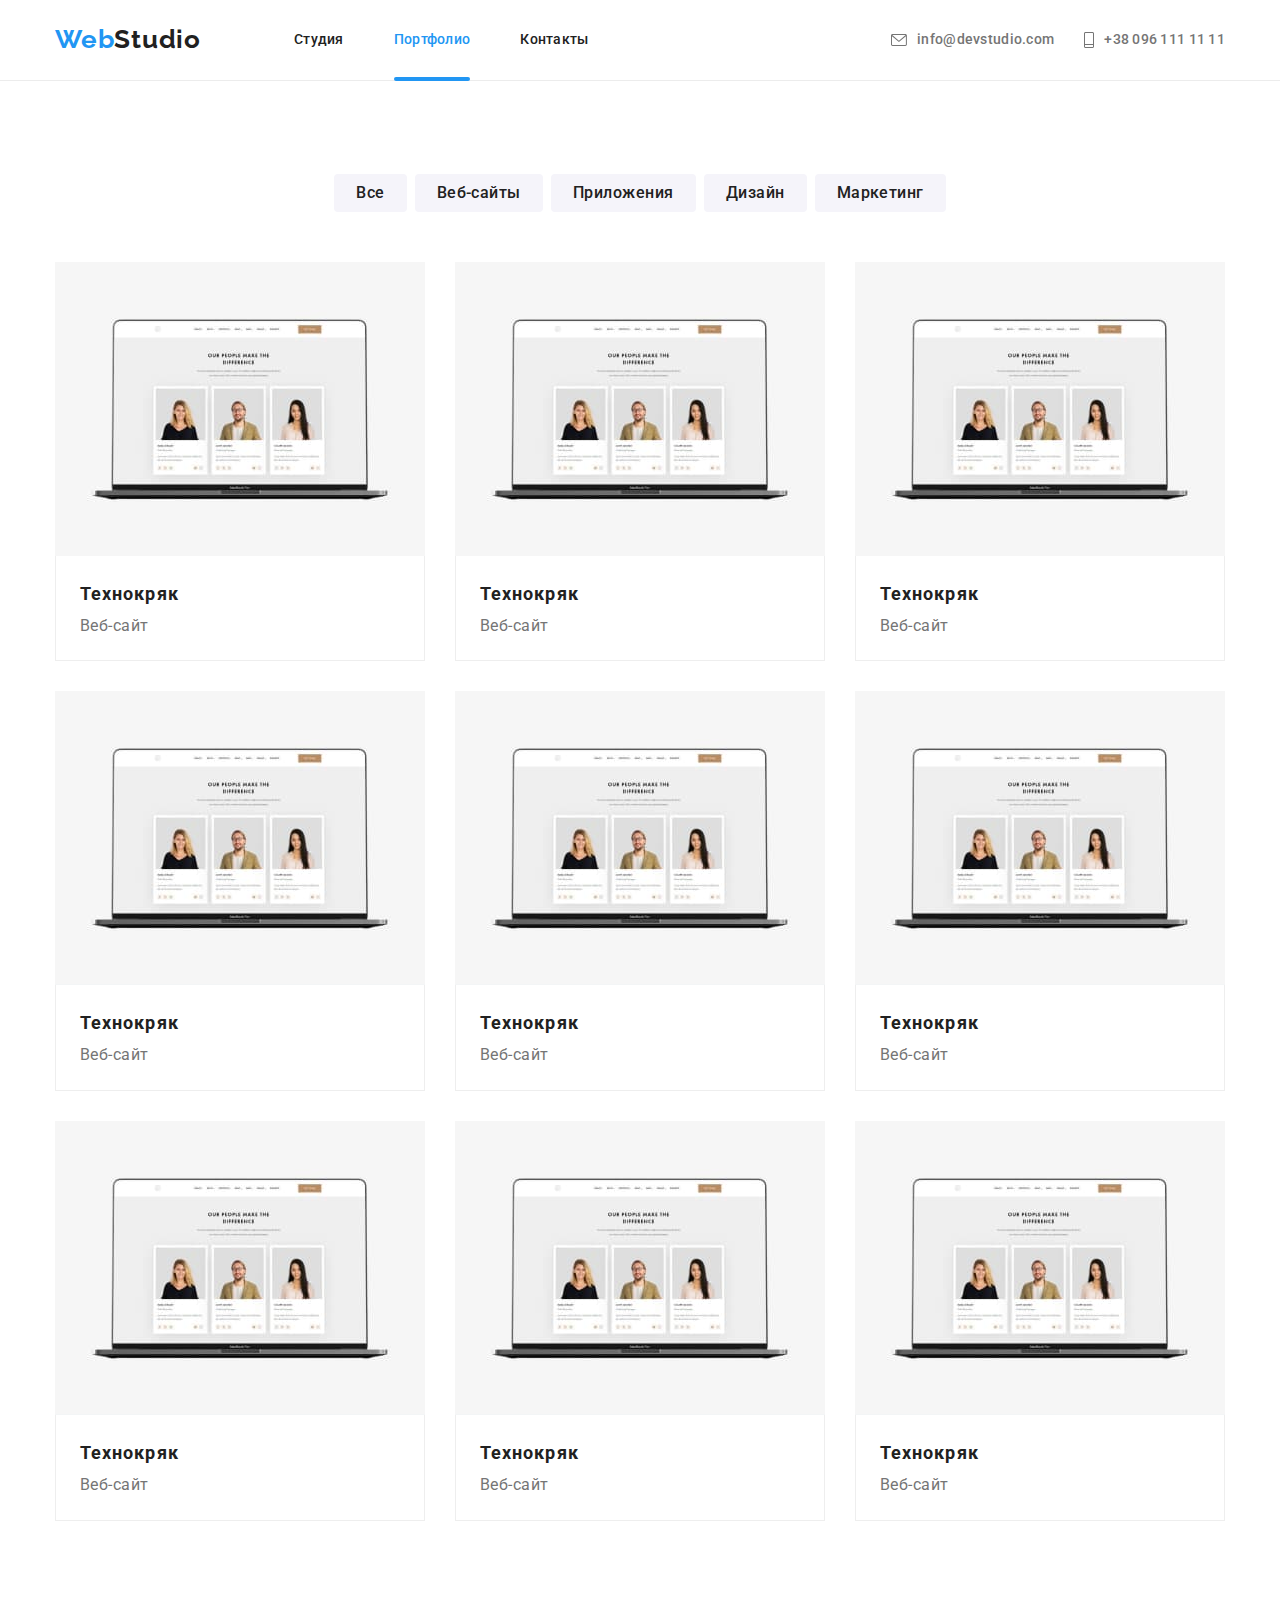
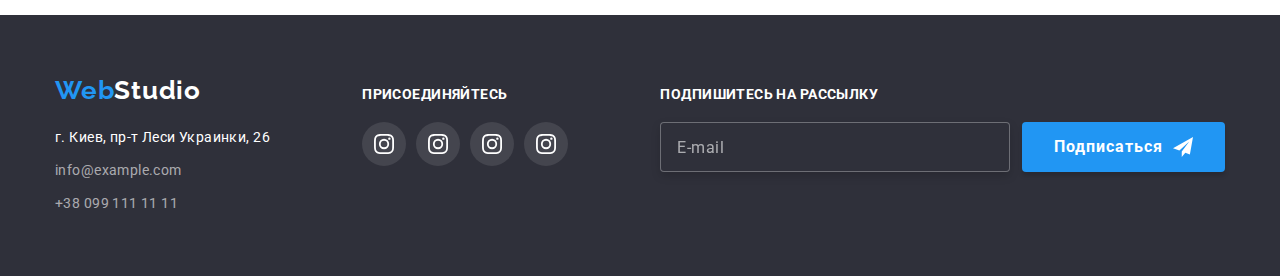
==== portfolio.html @ e5d8dcea "Create portfolio.html" ====
<!DOCTYPE html>
<html lang="ru">
  <head>
    <meta charset="UTF-8" />
    <meta name="viewport" content="width=device-width, initial-scale=1.0" />
    <link rel="stylesheet" href="./css/main.min.css" />
    <link rel="preconnect" href="https://fonts.gstatic.com" />
    <link
      href="https://fonts.googleapis.com/css2?family=Raleway:wght@700&family=Roboto:wght@400;500;700;900&display=swap"
      rel="stylesheet"
    />
    <title>Студия</title>
  </head>
  <body>
    <header class="header">
      <div class="container header__inner">
        <a href="index.html" class="logo header__logo"
          ><span class="logo--accent">Web</span>Studio</a
        >
        <nav class="header__nav">
          <ul class="header__nav-list">
            <li>
              <a href="index.html" class="header__nav-link">Студия</a>
            </li>

            <li>
              <a href="#" class="header__nav-link header__nav-link--active"
                >Портфолио</a
              >
            </li>

            <li>
              <a href="#" class="header__nav-link">Контакты</a>
            </li>
          </ul>
        </nav>
        <address class="header__contact">
          <a href="mailto:info@devstudio.com" class="header__contact-link"
            ><svg width="16" height="12" class="header__contact-icon">
              <use xlink:href="./images/sprite.svg#icon-envelope"></use></svg
            >info@devstudio.com</a
          >

          <a href="tel:+380961111111" class="header__contact-link"
            ><svg width="10" height="16" class="header__contact-icon">
              <use xlink:href="./images/sprite.svg#icon-smartphone"></use></svg
            >+38 096 111 11 11</a
          >
        </address>
      </div>
    </header>
    <main>
      <section class="control-menu">
        <div class="container control-menu__inner">
          <button type="button" class="control-menu__btn">Все</button>
          <button type="button" class="control-menu__btn">Веб-сайты</button>
          <button type="button" class="control-menu__btn">Приложения</button>
          <button type="button" class="control-menu__btn">Дизайн</button>
          <button type="button" class="control-menu__btn">Маркетинг</button>
        </div>
      </section>
      <section class="card-menu">
        <h1 class="visually-hidden">Наши работы</h1>
        <div class="container">
          <ul class="card-set">
            <li class="card-set__item">
              <a href="#" class="card-set__link"
                ><div class="card-set__thumb">
                  <img
                    src="./images/portfolio/technocryk.jpg"
                    alt="ноутбук с открытым веб-сайтом"
                  />
                  <p class="card-set__thumb-text">
                    Технокряк это современная площадка распространения
                    коронавируса. Компании используют эту платформу для
                    цифрового шпионажа и атак на защищённые сервера конкурентов.
                  </p>
                </div>
                <div class="card-set__content">
                  <h2 class="card-set__content-title">Технокряк</h2>
                  <p class="card-set__content-text">Веб-сайт</p>
                </div></a
              >
            </li>

            <li class="card-set__item">
              <a href="#" class="card-set__link"
                ><div class="card-set__thumb">
                  <img
                    src="./images/portfolio/technocryk.jpg"
                    alt="ноутбук с открытым веб-сайтом"
                  />
                  <p class="card-set__thumb-text">
                    Технокряк это современная площадка распространения
                    коронавируса. Компании используют эту платформу для
                    цифрового шпионажа и атак на защищённые сервера конкурентов.
                  </p>
                </div>
                <div class="card-set__content">
                  <h2 class="card-set__content-title">Технокряк</h2>
                  <p class="card-set__content-text">Веб-сайт</p>
                </div></a
              >
            </li>

            <li class="card-set__item">
              <a href="#" class="card-set__link"
                ><div class="card-set__thumb">
                  <img
                    src="./images/portfolio/technocryk.jpg"
                    alt="ноутбук с открытым веб-сайтом"
                  />
                  <p class="card-set__thumb-text">
                    Технокряк это современная площадка распространения
                    коронавируса. Компании используют эту платформу для
                    цифрового шпионажа и атак на защищённые сервера конкурентов.
                  </p>
                </div>
                <div class="card-set__content">
                  <h2 class="card-set__content-title">Технокряк</h2>
                  <p class="card-set__content-text">Веб-сайт</p>
                </div></a
              >
            </li>

            <li class="card-set__item">
              <a href="#" class="card-set__link"
                ><div class="card-set__thumb">
                  <img
                    src="./images/portfolio/technocryk.jpg"
                    alt="ноутбук с открытым веб-сайтом"
                  />
                  <p class="card-set__thumb-text">
                    Технокряк это современная площадка распространения
                    коронавируса. Компании используют эту платформу для
                    цифрового шпионажа и атак на защищённые сервера конкурентов.
                  </p>
                </div>
                <div class="card-set__content">
                  <h2 class="card-set__content-title">Технокряк</h2>
                  <p class="card-set__content-text">Веб-сайт</p>
                </div></a
              >
            </li>

            <li class="card-set__item">
              <a href="#" class="card-set__link"
                ><div class="card-set__thumb">
                  <img
                    src="./images/portfolio/technocryk.jpg"
                    alt="ноутбук с открытым веб-сайтом"
                  />
                  <p class="card-set__thumb-text">
                    Технокряк это современная площадка распространения
                    коронавируса. Компании используют эту платформу для
                    цифрового шпионажа и атак на защищённые сервера конкурентов.
                  </p>
                </div>
                <div class="card-set__content">
                  <h2 class="card-set__content-title">Технокряк</h2>
                  <p class="card-set__content-text">Веб-сайт</p>
                </div></a
              >
            </li>

            <li class="card-set__item">
              <a href="#" class="card-set__link"
                ><div class="card-set__thumb">
                  <img
                    src="./images/portfolio/technocryk.jpg"
                    alt="ноутбук с открытым веб-сайтом"
                  />
                  <p class="card-set__thumb-text">
                    Технокряк это современная площадка распространения
                    коронавируса. Компании используют эту платформу для
                    цифрового шпионажа и атак на защищённые сервера конкурентов.
                  </p>
                </div>
                <div class="card-set__content">
                  <h2 class="card-set__content-title">Технокряк</h2>
                  <p class="card-set__content-text">Веб-сайт</p>
                </div></a
              >
            </li>

            <li class="card-set__item">
              <a href="#" class="card-set__link"
                ><div class="card-set__thumb">
                  <img
                    src="./images/portfolio/technocryk.jpg"
                    alt="ноутбук с открытым веб-сайтом"
                  />
                  <p class="card-set__thumb-text">
                    Технокряк это современная площадка распространения
                    коронавируса. Компании используют эту платформу для
                    цифрового шпионажа и атак на защищённые сервера конкурентов.
                  </p>
                </div>
                <div class="card-set__content">
                  <h2 class="card-set__content-title">Технокряк</h2>
                  <p class="card-set__content-text">Веб-сайт</p>
                </div></a
              >
            </li>

            <li class="card-set__item">
              <a href="#" class="card-set__link"
                ><div class="card-set__thumb">
                  <img
                    src="./images/portfolio/technocryk.jpg"
                    alt="ноутбук с открытым веб-сайтом"
                  />
                  <p class="card-set__thumb-text">
                    Технокряк это современная площадка распространения
                    коронавируса. Компании используют эту платформу для
                    цифрового шпионажа и атак на защищённые сервера конкурентов.
                  </p>
                </div>
                <div class="card-set__content">
                  <h2 class="card-set__content-title">Технокряк</h2>
                  <p class="card-set__content-text">Веб-сайт</p>
                </div></a
              >
            </li>

            <li class="card-set__item">
              <a href="#" class="card-set__link"
                ><div class="card-set__thumb">
                  <img
                    src="./images/portfolio/technocryk.jpg"
                    alt="ноутбук с открытым веб-сайтом"
                  />
                  <p class="card-set__thumb-text">
                    Технокряк это современная площадка распространения
                    коронавируса. Компании используют эту платформу для
                    цифрового шпионажа и атак на защищённые сервера конкурентов.
                  </p>
                </div>
                <div class="card-set__content">
                  <h2 class="card-set__content-title">Технокряк</h2>
                  <p class="card-set__content-text">Веб-сайт</p>
                </div></a
              >
            </li>
          </ul>
        </div>
      </section>
    </main>
    <footer class="footer">
      <div class="container footer__inner">
        <div>
          <a href="index.html" class="logo footer__logo--white"
            ><span class="logo--accent">Web</span>Studio</a
          >
          <address class="footer-contact">
            <a
              href="https://goo.gl/maps/dxVL44aEHtd36Nys8"
              target="_blank"
              class="footer-contact__link"
              >г. Киев, пр-т Леси Украинки, 26</a
            >

            <a href="mailto:info@example.com" class="footer-contact__link"
              >info@example.com</a
            >

            <a href="tel:+380991111111" class="footer-contact__link"
              >+38 099 111 11 11</a
            >
          </address>
        </div>

        <div>
          <b class="footer__social-title">присоединяйтесь</b>
          <ul class="footer__social-list">
            <li>
              <a href="#" class="footer__social-link"
                ><svg width="20" height="20" class="footer__social-icon">
                  <use
                    xlink:href="./images/sprite.svg#icon-instagram"
                  ></use></svg
              ></a>
            </li>

            <li>
              <a href="#" class="footer__social-link"
                ><svg width="20" height="20" class="footer__social-icon">
                  <use
                    xlink:href="./images/sprite.svg#icon-instagram"
                  ></use></svg
              ></a>
            </li>

            <li>
              <a href="#" class="footer__social-link"
                ><svg width="20" height="20" class="footer__social-icon">
                  <use
                    xlink:href="./images/sprite.svg#icon-instagram"
                  ></use></svg
              ></a>
            </li>

            <li>
              <a href="#" class="footer__social-link"
                ><svg width="20" height="20" class="footer__social-icon">
                  <use
                    xlink:href="./images/sprite.svg#icon-instagram"
                  ></use></svg
              ></a>
            </li>
          </ul>
        </div>

        <div>
          <b class="footer__form-title">Подпишитесь на рассылку</b>

          <form class="footer__form">
            <input
              type="email"
              name="mail"
              id="mail"
              placeholder="E-mail"
              class="footer__form-input"
            />
            <button type="button" class="popup-btn footer__form-btn">
              Подписаться<svg
                width="20"
                height="20"
                class="footer__form-btn--icon"
              >
                <use xlink:href="./images/sprite.svg#icon-send"></use>
              </svg>
            </button>
          </form>
        </div>
      </div>
    </footer>
  </body>
</html>
---- css/main.min.css ----
*{padding:0;margin:0;border:0}*,*:before,:after{-webkit-box-sizing:border-box;box-sizing:border-box}aside,nav,footer,header,section{display:block}html,body{height:100%;width:100%;font-size:100%;line-height:1;font-size:14px;-ms-text-size-adjust:100%;-moz-text-size-adjust:100%;-webkit-text-size-adjust:100%}input,button,textarea{font-family:inherit}input::-ms-clear{display:none}button{cursor:pointer}button::-moz-focus-inner{padding:0;border:0}a,a:visited{text-decoration:none}a:hover{text-decoration:none}address{font-style:inherit}ul li{list-style:none}img{display:block;width:100%;height:auto}h1,h2,h3,h4,h5,h6{font-size:inherit;font-weight:400}.visually-hidden{position:absolute;width:1px;height:1px;margin:-1px;border:0;padding:0;white-space:nowrap;-webkit-clip-path:inset(100%);clip-path:inset(100%);clip:rect(0 0 0 0);overflow:hidden}body{font-family:var(--primary-font-family);background-color:var(--primary-bc);color:var(--primary-color)}.container{max-width:1200px;padding:0 15px;margin:0 auto}:root{--primary-color: #212121;--primary-bc: #ffffff;--secondary-bc-black: #2f303a;--secondary-bc-gray: #f5f4fa;--secondary-color-white: #ffffff;--secondary-color-gray: #757575;--color-accent: #2196f3;--border-header-color: #ececec;--border-card-set-color: #eeeeee;--header-contact-color: #757575;--link-active-color: #2196f3;--link-no-active-color: #afb1b8;--color-white-transparent: rgba(255, 255, 255, 0.6);--background-transparent: rgba(255, 255, 255, 0.1);--box-transparent: rgba(47, 48, 58, 0.8);--card-set-box-transparent: rgba(33, 150, 243, 0.9);--primary-font-family: "Roboto", sans-serif;--primary-font-family-logo: "Raleway", sans-serif;--fc-active: 250ms cubic-bezier(0.4, 0, 0.2, 1);--fc-gradient-bg: linear-gradient(to right, rgba(47, 48, 58, 0.4), rgba(47, 48, 58, 0.4));--card-set-gap: 30px}.header{outline:1px solid var(--border-header-color)}.header__inner{display:-webkit-box;display:-ms-flexbox;display:flex;-webkit-box-align:center;-ms-flex-align:center;align-items:center}.header__logo{padding:24px 0;color:inherit}.header__nav{margin-left:93px}.header__nav-list{display:-webkit-box;display:-ms-flexbox;display:flex}.header__nav-list :not(:first-child){margin-left:50px}.header__nav-link{display:inline-block;padding:32px 0;font-weight:500;font-size:14px;line-height:1.1;letter-spacing:0.02em;color:inherit;-webkit-transition:color var(--fc-active);transition:color var(--fc-active)}.header__nav-link:hover,.header__nav-link:focus{color:var(--link-active-color)}.header__nav-link--active{position:relative;color:var(--link-active-color)}.header__nav-link--active::after{content:"";position:absolute;right:0;bottom:-1px;width:100%;height:4px;background-color:var(--link-active-color);border-radius:2px}.header__contact{display:-webkit-box;display:-ms-flexbox;display:flex;margin-left:auto}.header__contact :not(:first-child){margin-left:30px}.header__contact-link{display:-webkit-box;display:-ms-flexbox;display:flex;-webkit-box-align:center;-ms-flex-align:center;align-items:center;padding:32px 0;font-weight:500;font-size:14px;line-height:1.1;letter-spacing:0.02em;color:var(--header-contact-color);-webkit-transition:color var(--fc-active);transition:color var(--fc-active)}.header__contact-link:hover,.header__contact-link:focus{color:var(--link-active-color)}.header__contact-icon{margin-right:10px;fill:currentColor}.header__contact-icon:hover,.header__contact-icon:focus{fill:currentColor}.logo{font-family:var(--primary-font-family-logo);font-weight:700;font-size:26px;line-height:1.2;letter-spacing:0.03em}.logo--accent{color:var(--color-accent)}.intro{background-color:var(--secondary-bc-black);background-image:var(--fc-gradient-bg),url(../images/hero-bg.jpg);background-repeat:no-repeat;background-position:center;background-size:cover}.intro__inner{height:600px;padding:200px 0;display:-webkit-box;display:-ms-flexbox;display:flex;-webkit-box-align:center;-ms-flex-align:center;align-items:center;-webkit-box-orient:vertical;-webkit-box-direction:normal;-ms-flex-direction:column;flex-direction:column}.intro__title{margin-bottom:30px;font-weight:900;font-size:44px;line-height:1.3;letter-spacing:0.06em;text-align:center;text-transform:uppercase;color:var(--secondary-color-white)}.soft-skill{padding:94px 0}.soft-skill__list{display:-webkit-box;display:-ms-flexbox;display:flex}.soft-skill__list :not(:first-of-type){margin-left:30px}.soft-skill__list-icon-box{display:-webkit-box;display:-ms-flexbox;display:flex;-webkit-box-pack:center;-ms-flex-pack:center;justify-content:center;padding:25px 100px;margin-bottom:30px;background-color:var(--secondary-bc-gray);border-radius:4px}.soft-skill__list-title{margin-bottom:10px;font-weight:700;font-size:14px;line-height:1.1;letter-spacing:0.03em;text-transform:uppercase}.soft-skill__list-text{font-weight:400;font-size:14px;line-height:1.7;letter-spacing:0.03em;color:var(--secondary-color-gray)}.tech-skill{padding-bottom:94px}.tech-skill__title{margin-bottom:50px;font-weight:700;font-size:36px;line-height:1.2;text-align:center;letter-spacing:0.03em}.tech-skill__list{display:-webkit-box;display:-ms-flexbox;display:flex;-webkit-box-pack:justify;-ms-flex-pack:justify;justify-content:space-between}.tech-skill__list-thumb{position:relative}.tech-skill__box-title{position:absolute;bottom:0;width:100%;padding:27px 0;background-color:var(--box-transparent)}.tech-skill__list-title{font-weight:700;font-size:14px;line-height:1.1;letter-spacing:0.03em;text-align:center;text-transform:uppercase;color:var(--secondary-color-white)}.team{padding-bottom:94px;background:var(--secondary-bc-gray)}.team__title{margin-bottom:50px;font-weight:700;font-size:36px;line-height:1.2;text-align:center;letter-spacing:0.03em}.team__list{display:-webkit-box;display:-ms-flexbox;display:flex;-webkit-box-pack:justify;-ms-flex-pack:justify;justify-content:space-between}.team__list-item{-webkit-box-shadow:0px 1px 3px rgba(0,0,0,0.12),0px 1px 1px rgba(0,0,0,0.14),0px 2px 1px rgba(0,0,0,0.2);box-shadow:0px 1px 3px rgba(0,0,0,0.12),0px 1px 1px rgba(0,0,0,0.14),0px 2px 1px rgba(0,0,0,0.2);border-radius:0px 0px 4px 4px}.team__list-thumb-top{max-width:270px;margin-bottom:30px}.team__list-thumb-bottom{text-align:center;margin-bottom:16px}.team__list-title{margin-bottom:10px;font-weight:500;font-size:16px;line-height:1.2;letter-spacing:0.03em}.team__list-text{font-weight:400;font-size:16px;line-height:1.2;letter-spacing:0.03em;color:var(--secondary-color-gray)}.social-list{padding:0 32px 30px;display:-webkit-box;display:-ms-flexbox;display:flex;-webkit-box-pack:justify;-ms-flex-pack:justify;justify-content:space-between}.social-list__link{display:-webkit-box;display:-ms-flexbox;display:flex;-webkit-box-pack:center;-ms-flex-pack:center;justify-content:center;-webkit-box-align:center;-ms-flex-align:center;align-items:center;width:44px;height:44px;border-radius:50%;background-color:transparent;color:var(--link-no-active-color);-webkit-transition:background-color var(--fc-active),color var(--fc-active);transition:background-color var(--fc-active),color var(--fc-active)}.social-list__link:hover,.social-list__link:focus{background-color:var(--link-active-color);color:var(--secondary-color-white)}.social-list__icon{fill:currentColor}.clients{padding:94px 0}.clients__title{padding-bottom:50px;font-weight:700;font-size:36px;line-height:1.2;text-align:center;letter-spacing:0.03em}.clients__list{display:-webkit-box;display:-ms-flexbox;display:flex;-webkit-box-pack:justify;-ms-flex-pack:justify;justify-content:space-between}.clients__list-link{display:-webkit-box;display:-ms-flexbox;display:flex;-webkit-box-pack:center;-ms-flex-pack:center;justify-content:center;-webkit-box-align:center;-ms-flex-align:center;align-items:center;width:170px;height:90px;border:1px solid var(--link-no-active-color);border-radius:4px;color:var(--link-no-active-color);-webkit-transition:border var(--fc-active),color var(--fc-active);transition:border var(--fc-active),color var(--fc-active)}.clients__list-link:hover,.clients__list-link:focus{border-color:var(--link-active-color);color:var(--link-active-color)}.clients__list-icon{fill:currentColor}.footer{padding:60px 0;background:var(--secondary-bc-black)}.footer__inner{display:-webkit-box;display:-ms-flexbox;display:flex;-webkit-box-pack:justify;-ms-flex-pack:justify;justify-content:space-between;-webkit-box-align:baseline;-ms-flex-align:baseline;align-items:baseline}.footer__logo--white{color:var(--secondary-color-white)}.footer__social-title{display:inline-block;margin-bottom:20px;font-weight:700;font-size:14px;line-height:1.1;letter-spacing:0.03em;text-transform:uppercase;color:var(--secondary-color-white)}.footer__social-list{display:-webkit-box;display:-ms-flexbox;display:flex}.footer__social-list :not(:last-child){margin-right:10px}.footer__social-link{display:-webkit-box;display:-ms-flexbox;display:flex;-webkit-box-pack:center;-ms-flex-pack:center;justify-content:center;-webkit-box-align:center;-ms-flex-align:center;align-items:center;width:44px;height:44px;background-color:var(--background-transparent);-webkit-transition:background-color var(--fc-active);transition:background-color var(--fc-active);border-radius:50%}.footer__social-link:hover,.footer__social-link:focus{background-color:var(--link-active-color)}.footer__social-icon{fill:var(--secondary-color-white)}.footer__form-title{display:inline-block;margin-bottom:20px;font-weight:700;font-size:14px;line-height:1.1;letter-spacing:0.03em;text-transform:uppercase;color:var(--secondary-color-white)}.footer__form{display:-webkit-box;display:-ms-flexbox;display:flex}.footer__form-input{margin-right:12px;padding-left:16px;min-width:350px;font-weight:400;font-size:16px;line-height:1.2;letter-spacing:0.03em;border:1px solid rgba(255,255,255,0.3);-webkit-filter:drop-shadow(0px 4px 4px rgba(0,0,0,0.15));filter:drop-shadow(0px 4px 4px rgba(0,0,0,0.15));border-radius:4px;color:rgba(255,255,255,0.6);background:#2f303a;-webkit-transition:border var(--fc-active);transition:border var(--fc-active)}.footer__form-input:hover,.footer__form-input:focus{outline:none;border:1px solid var(--link-active-color);-webkit-filter:none;filter:none}.footer__form-input::-webkit-input-placeholder{color:inherit}.footer__form-input:-ms-input-placeholder{color:inherit}.footer__form-input::-ms-input-placeholder{color:inherit}.footer__form-input::placeholder{color:inherit}.footer__form-btn{display:-webkit-box;display:-ms-flexbox;display:flex;-webkit-box-align:center;-ms-flex-align:center;align-items:center}.footer__form-btn--icon{margin-left:10px}.footer-contact{display:-webkit-box;display:-ms-flexbox;display:flex;-webkit-box-orient:vertical;-webkit-box-direction:normal;-ms-flex-direction:column;flex-direction:column;margin-top:20px}.footer-contact :first-child{color:var(--secondary-color-white)}.footer-contact :not(:last-child){margin-bottom:9px}.footer-contact__link{font-weight:400;font-size:14px;line-height:1.7;letter-spacing:0.03em;color:var(--color-white-transparent)}.control-menu{padding-top:94px;padding-bottom:50px}.control-menu__inner{display:-webkit-box;display:-ms-flexbox;display:flex;-webkit-box-pack:center;-ms-flex-pack:center;justify-content:center}.control-menu__inner :not(:last-child){margin-right:8px}.control-menu__btn{padding:6px 22px;font-weight:500;font-size:16px;line-height:1.6;letter-spacing:0.03em;border-radius:4px;background-color:var(--secondary-bc-gray);color:var(--primary-color);-webkit-transition:background-color var(--fc-active),color var(--fc-active);transition:background-color var(--fc-active),color var(--fc-active)}.control-menu__btn:hover,.control-menu__btn:focus{background-color:var(--link-active-color);color:var(--secondary-color-white);-webkit-box-shadow:0px 3px 1px rgba(0,0,0,0.1),0px 1px 2px rgba(0,0,0,0.08),0px 2px 2px rgba(0,0,0,0.12);box-shadow:0px 3px 1px rgba(0,0,0,0.1),0px 1px 2px rgba(0,0,0,0.08),0px 2px 2px rgba(0,0,0,0.12);position:relative;-webkit-transition:position var(--fc-active),-webkit-box-shadow var(--fc-active);transition:position var(--fc-active),-webkit-box-shadow var(--fc-active);transition:position var(--fc-active),box-shadow var(--fc-active);transition:position var(--fc-active),box-shadow var(--fc-active),-webkit-box-shadow var(--fc-active)}.control-menu__btn:hover:active,.control-menu__btn:focus:active{position:relative;top:1px;-webkit-box-shadow:none;box-shadow:none}.card-menu{padding-bottom:94px}.card-set{display:-webkit-box;display:-ms-flexbox;display:flex;-ms-flex-wrap:wrap;flex-wrap:wrap;margin-left:calc(-1 * var(--card-set-gap));margin-top:calc(-1 * var(--card-set-gap))}.card-set__item{-ms-flex-preferred-size:calc(100% / 3 - var(--card-set-gap));flex-basis:calc(100% / 3 - var(--card-set-gap));margin-left:var(--card-set-gap);margin-top:var(--card-set-gap)}.card-set__link{display:block;-webkit-box-shadow:none;box-shadow:none;-webkit-transition:-webkit-box-shadow var(--fc-active);transition:-webkit-box-shadow var(--fc-active);transition:box-shadow var(--fc-active);transition:box-shadow var(--fc-active), -webkit-box-shadow var(--fc-active)}.card-set__link:hover,.card-set__link:focus{-webkit-box-shadow:0px 1px 1px rgba(0,0,0,0.12),0px 4px 4px rgba(0,0,0,0.06),1px 4px 6px rgba(0,0,0,0.16);box-shadow:0px 1px 1px rgba(0,0,0,0.12),0px 4px 4px rgba(0,0,0,0.06),1px 4px 6px rgba(0,0,0,0.16)}.card-set__link:hover,.card-set__link:focus .card-set__thumb{-webkit-transform:translateyY(100%);transform:translateyY(100%)}.card-set__link:hover .card-set__thumb-text{-webkit-transform:translateY(0);transform:translateY(0)}.card-set__link:focus .card-set__thumb-text{-webkit-transform:translateY(0);transform:translateY(0)}.card-set__thumb{position:relative;overflow:hidden}.card-set__thumb-text{position:absolute;bottom:0;-webkit-transform:translateY(100%);transform:translateY(100%);width:100%;height:100%;padding:63px 24px;font-weight:400;font-size:18px;line-height:1.5;letter-spacing:0.03em;background-color:var(--card-set-box-transparent);color:#ffffff;-webkit-transition:-webkit-transform var(--fc-active);transition:-webkit-transform var(--fc-active);transition:transform var(--fc-active);transition:transform var(--fc-active), -webkit-transform var(--fc-active)}.card-set__content{padding:20px 24px;border-width:0 1px 1px;border-style:solid;border-color:var(--border-card-set-color)}.card-set__content-title{font-weight:700;font-size:18px;line-height:2;letter-spacing:0.06em;color:var(--primary-color)}.card-set__content-text{font-weight:normal;font-size:16px;line-height:1.8;letter-spacing:0.03em;color:var(--secondary-color-gray)}.popup-btn{height:50px;padding:10px 32px;background-color:var(--color-accent);font-weight:700;font-size:16px;line-height:30px;text-align:center;letter-spacing:0.06em;color:var(--secondary-color-white);-webkit-box-shadow:0px 4px 4px rgba(0,0,0,0.15);box-shadow:0px 4px 4px rgba(0,0,0,0.15);border-radius:4px}.popup-btn:active{position:relative;top:1px;-webkit-box-shadow:none;box-shadow:none}
/*# sourceMappingURL=main.min.css.map */
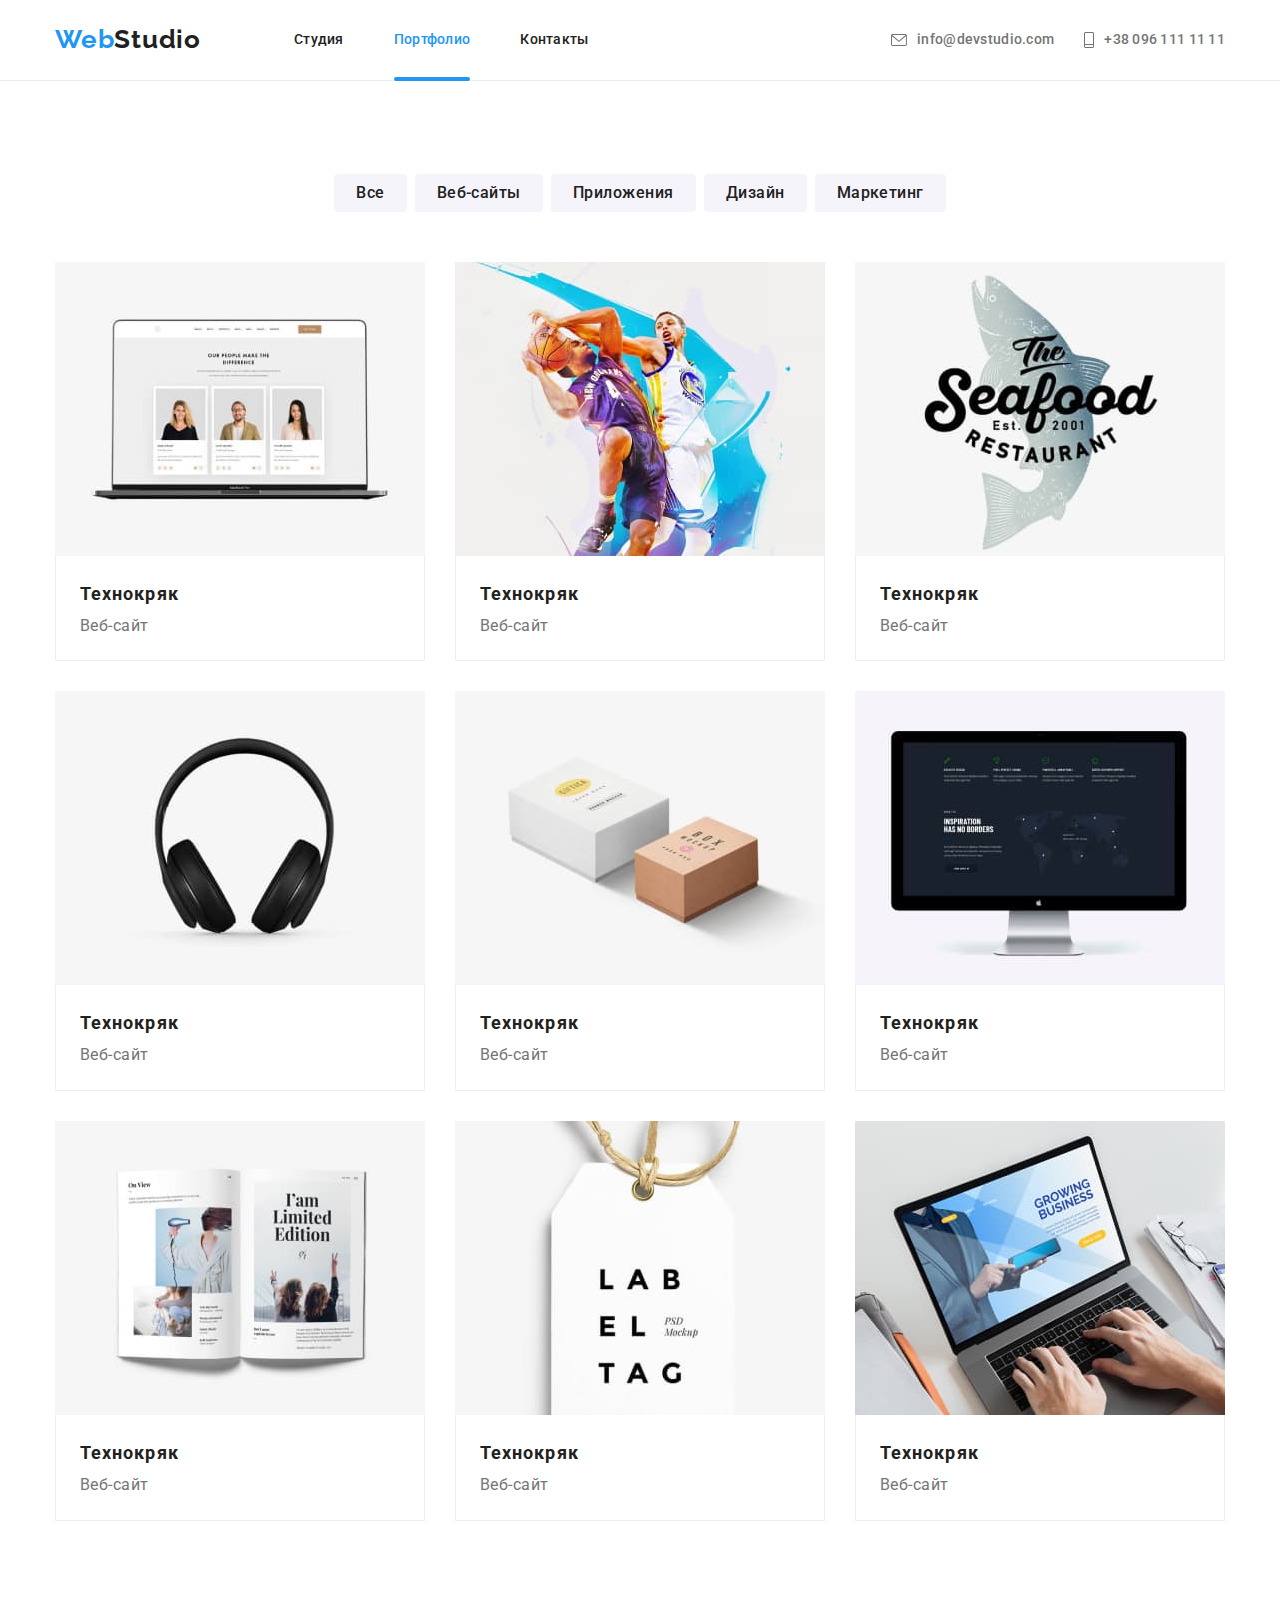
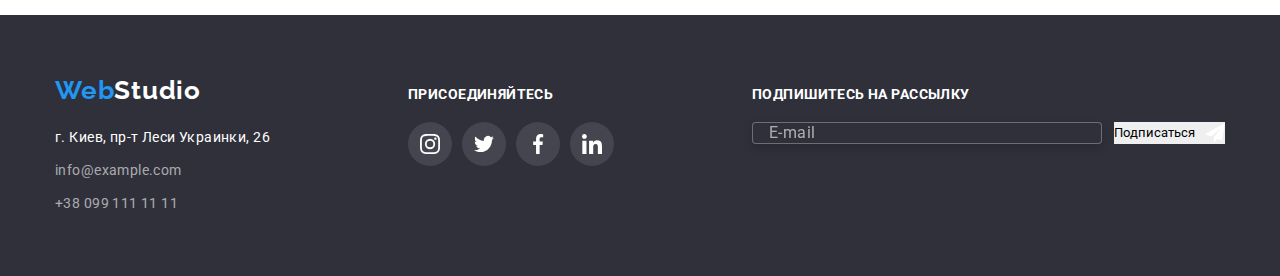
==== commit 891f5866: "Update portfolio.html" ====
--- a/portfolio.html
+++ b/portfolio.html
@@ -87,148 +87,139 @@
               <a href="#" class="card-set__link"
                 ><div class="card-set__thumb">
                   <img
-                    src="./images/portfolio/technocryk.jpg"
-                    alt="ноутбук с открытым веб-сайтом"
-                  />
-                  <p class="card-set__thumb-text">
-                    Технокряк это современная площадка распространения
-                    коронавируса. Компании используют эту платформу для
-                    цифрового шпионажа и атак на защищённые сервера конкурентов.
-                  </p>
-                </div>
-                <div class="card-set__content">
-                  <h2 class="card-set__content-title">Технокряк</h2>
-                  <p class="card-set__content-text">Веб-сайт</p>
-                </div></a
-              >
-            </li>
-
-            <li class="card-set__item">
-              <a href="#" class="card-set__link"
-                ><div class="card-set__thumb">
-                  <img
-                    src="./images/portfolio/technocryk.jpg"
-                    alt="ноутбук с открытым веб-сайтом"
-                  />
-                  <p class="card-set__thumb-text">
-                    Технокряк это современная площадка распространения
-                    коронавируса. Компании используют эту платформу для
-                    цифрового шпионажа и атак на защищённые сервера конкурентов.
-                  </p>
-                </div>
-                <div class="card-set__content">
-                  <h2 class="card-set__content-title">Технокряк</h2>
-                  <p class="card-set__content-text">Веб-сайт</p>
-                </div></a
-              >
-            </li>
-
-            <li class="card-set__item">
-              <a href="#" class="card-set__link"
-                ><div class="card-set__thumb">
-                  <img
-                    src="./images/portfolio/technocryk.jpg"
-                    alt="ноутбук с открытым веб-сайтом"
-                  />
-                  <p class="card-set__thumb-text">
-                    Технокряк это современная площадка распространения
-                    коронавируса. Компании используют эту платформу для
-                    цифрового шпионажа и атак на защищённые сервера конкурентов.
-                  </p>
-                </div>
-                <div class="card-set__content">
-                  <h2 class="card-set__content-title">Технокряк</h2>
-                  <p class="card-set__content-text">Веб-сайт</p>
-                </div></a
-              >
-            </li>
-
-            <li class="card-set__item">
-              <a href="#" class="card-set__link"
-                ><div class="card-set__thumb">
-                  <img
-                    src="./images/portfolio/technocryk.jpg"
-                    alt="ноутбук с открытым веб-сайтом"
-                  />
-                  <p class="card-set__thumb-text">
-                    Технокряк это современная площадка распространения
-                    коронавируса. Компании используют эту платформу для
-                    цифрового шпионажа и атак на защищённые сервера конкурентов.
-                  </p>
-                </div>
-                <div class="card-set__content">
-                  <h2 class="card-set__content-title">Технокряк</h2>
-                  <p class="card-set__content-text">Веб-сайт</p>
-                </div></a
-              >
-            </li>
-
-            <li class="card-set__item">
-              <a href="#" class="card-set__link"
-                ><div class="card-set__thumb">
-                  <img
-                    src="./images/portfolio/technocryk.jpg"
-                    alt="ноутбук с открытым веб-сайтом"
-                  />
-                  <p class="card-set__thumb-text">
-                    Технокряк это современная площадка распространения
-                    коронавируса. Компании используют эту платформу для
-                    цифрового шпионажа и атак на защищённые сервера конкурентов.
-                  </p>
-                </div>
-                <div class="card-set__content">
-                  <h2 class="card-set__content-title">Технокряк</h2>
-                  <p class="card-set__content-text">Веб-сайт</p>
-                </div></a
-              >
-            </li>
-
-            <li class="card-set__item">
-              <a href="#" class="card-set__link"
-                ><div class="card-set__thumb">
-                  <img
-                    src="./images/portfolio/technocryk.jpg"
-                    alt="ноутбук с открытым веб-сайтом"
-                  />
-                  <p class="card-set__thumb-text">
-                    Технокряк это современная площадка распространения
-                    коронавируса. Компании используют эту платформу для
-                    цифрового шпионажа и атак на защищённые сервера конкурентов.
-                  </p>
-                </div>
-                <div class="card-set__content">
-                  <h2 class="card-set__content-title">Технокряк</h2>
-                  <p class="card-set__content-text">Веб-сайт</p>
-                </div></a
-              >
-            </li>
-
-            <li class="card-set__item">
-              <a href="#" class="card-set__link"
-                ><div class="card-set__thumb">
-                  <img
-                    src="./images/portfolio/technocryk.jpg"
-                    alt="ноутбук с открытым веб-сайтом"
-                  />
-                  <p class="card-set__thumb-text">
-                    Технокряк это современная площадка распространения
-                    коронавируса. Компании используют эту платформу для
-                    цифрового шпионажа и атак на защищённые сервера конкурентов.
-                  </p>
-                </div>
-                <div class="card-set__content">
-                  <h2 class="card-set__content-title">Технокряк</h2>
-                  <p class="card-set__content-text">Веб-сайт</p>
-                </div></a
-              >
-            </li>
-
-            <li class="card-set__item">
-              <a href="#" class="card-set__link"
-                ><div class="card-set__thumb">
-                  <img
-                    src="./images/portfolio/technocryk.jpg"
-                    alt="ноутбук с открытым веб-сайтом"
+                    src="./images/portfolio/new-orlean-vs-golden-star.jpg"
+                    alt="игроки НБА"
+                  />
+                  <p class="card-set__thumb-text">
+                    Технокряк это современная площадка распространения
+                    коронавируса. Компании используют эту платформу для
+                    цифрового шпионажа и атак на защищённые сервера конкурентов.
+                  </p>
+                </div>
+                <div class="card-set__content">
+                  <h2 class="card-set__content-title">Технокряк</h2>
+                  <p class="card-set__content-text">Веб-сайт</p>
+                </div></a
+              >
+            </li>
+
+            <li class="card-set__item">
+              <a href="#" class="card-set__link"
+                ><div class="card-set__thumb">
+                  <img
+                    src="./images/portfolio/seafood.jpg"
+                    alt="логотип ресторан рыба"
+                  />
+                  <p class="card-set__thumb-text">
+                    Технокряк это современная площадка распространения
+                    коронавируса. Компании используют эту платформу для
+                    цифрового шпионажа и атак на защищённые сервера конкурентов.
+                  </p>
+                </div>
+                <div class="card-set__content">
+                  <h2 class="card-set__content-title">Технокряк</h2>
+                  <p class="card-set__content-text">Веб-сайт</p>
+                </div></a
+              >
+            </li>
+
+            <li class="card-set__item">
+              <a href="#" class="card-set__link"
+                ><div class="card-set__thumb">
+                  <img src="./images/portfolio/prime.jpg" alt="наушники" />
+                  <p class="card-set__thumb-text">
+                    Технокряк это современная площадка распространения
+                    коронавируса. Компании используют эту платформу для
+                    цифрового шпионажа и атак на защищённые сервера конкурентов.
+                  </p>
+                </div>
+                <div class="card-set__content">
+                  <h2 class="card-set__content-title">Технокряк</h2>
+                  <p class="card-set__content-text">Веб-сайт</p>
+                </div></a
+              >
+            </li>
+
+            <li class="card-set__item">
+              <a href="#" class="card-set__link"
+                ><div class="card-set__thumb">
+                  <img src="./images/portfolio/boxes.jpg" alt="две коробки" />
+                  <p class="card-set__thumb-text">
+                    Технокряк это современная площадка распространения
+                    коронавируса. Компании используют эту платформу для
+                    цифрового шпионажа и атак на защищённые сервера конкурентов.
+                  </p>
+                </div>
+                <div class="card-set__content">
+                  <h2 class="card-set__content-title">Технокряк</h2>
+                  <p class="card-set__content-text">Веб-сайт</p>
+                </div></a
+              >
+            </li>
+
+            <li class="card-set__item">
+              <a href="#" class="card-set__link"
+                ><div class="card-set__thumb">
+                  <img
+                    src="./images/portfolio/inspiration-has-no-borders.jpg"
+                    alt="монитор apple с открытым веб-сайтом"
+                  />
+                  <p class="card-set__thumb-text">
+                    Технокряк это современная площадка распространения
+                    коронавируса. Компании используют эту платформу для
+                    цифрового шпионажа и атак на защищённые сервера конкурентов.
+                  </p>
+                </div>
+                <div class="card-set__content">
+                  <h2 class="card-set__content-title">Технокряк</h2>
+                  <p class="card-set__content-text">Веб-сайт</p>
+                </div></a
+              >
+            </li>
+
+            <li class="card-set__item">
+              <a href="#" class="card-set__link"
+                ><div class="card-set__thumb">
+                  <img
+                    src="./images/portfolio/limited-edition.jpg"
+                    alt="журнал с открытыми страницами"
+                  />
+                  <p class="card-set__thumb-text">
+                    Технокряк это современная площадка распространения
+                    коронавируса. Компании используют эту платформу для
+                    цифрового шпионажа и атак на защищённые сервера конкурентов.
+                  </p>
+                </div>
+                <div class="card-set__content">
+                  <h2 class="card-set__content-title">Технокряк</h2>
+                  <p class="card-set__content-text">Веб-сайт</p>
+                </div></a
+              >
+            </li>
+
+            <li class="card-set__item">
+              <a href="#" class="card-set__link"
+                ><div class="card-set__thumb">
+                  <img src="./images/portfolio/lab.jpg" alt="дизайн лейбы" />
+                  <p class="card-set__thumb-text">
+                    Технокряк это современная площадка распространения
+                    коронавируса. Компании используют эту платформу для
+                    цифрового шпионажа и атак на защищённые сервера конкурентов.
+                  </p>
+                </div>
+                <div class="card-set__content">
+                  <h2 class="card-set__content-title">Технокряк</h2>
+                  <p class="card-set__content-text">Веб-сайт</p>
+                </div></a
+              >
+            </li>
+
+            <li class="card-set__item">
+              <a href="#" class="card-set__link"
+                ><div class="card-set__thumb">
+                  <img
+                    src="./images/portfolio/growing-business.jpg"
+                    alt="ноутбук с открытым приложением"
                   />
                   <p class="card-set__thumb-text">
                     Технокряк это современная площадка распространения
@@ -285,9 +276,7 @@
             <li>
               <a href="#" class="footer__social-link"
                 ><svg width="20" height="20" class="footer__social-icon">
-                  <use
-                    xlink:href="./images/sprite.svg#icon-instagram"
-                  ></use></svg
+                  <use xlink:href="./images/sprite.svg#icon-twitter"></use></svg
               ></a>
             </li>
 
@@ -295,7 +284,7 @@
               <a href="#" class="footer__social-link"
                 ><svg width="20" height="20" class="footer__social-icon">
                   <use
-                    xlink:href="./images/sprite.svg#icon-instagram"
+                    xlink:href="./images/sprite.svg#icon-facebook"
                   ></use></svg
               ></a>
             </li>
@@ -304,7 +293,7 @@
               <a href="#" class="footer__social-link"
                 ><svg width="20" height="20" class="footer__social-icon">
                   <use
-                    xlink:href="./images/sprite.svg#icon-instagram"
+                    xlink:href="./images/sprite.svg#icon-linkedin"
                   ></use></svg
               ></a>
             </li>
--- a/css/main.min.css
+++ b/css/main.min.css
@@ -1,2 +1,2 @@
-*{padding:0;margin:0;border:0}*,*:before,:after{-webkit-box-sizing:border-box;box-sizing:border-box}aside,nav,footer,header,section{display:block}html,body{height:100%;width:100%;font-size:100%;line-height:1;font-size:14px;-ms-text-size-adjust:100%;-moz-text-size-adjust:100%;-webkit-text-size-adjust:100%}input,button,textarea{font-family:inherit}input::-ms-clear{display:none}button{cursor:pointer}button::-moz-focus-inner{padding:0;border:0}a,a:visited{text-decoration:none}a:hover{text-decoration:none}address{font-style:inherit}ul li{list-style:none}img{display:block;width:100%;height:auto}h1,h2,h3,h4,h5,h6{font-size:inherit;font-weight:400}.visually-hidden{position:absolute;width:1px;height:1px;margin:-1px;border:0;padding:0;white-space:nowrap;-webkit-clip-path:inset(100%);clip-path:inset(100%);clip:rect(0 0 0 0);overflow:hidden}body{font-family:var(--primary-font-family);background-color:var(--primary-bc);color:var(--primary-color)}.container{max-width:1200px;padding:0 15px;margin:0 auto}:root{--primary-color: #212121;--primary-bc: #ffffff;--secondary-bc-black: #2f303a;--secondary-bc-gray: #f5f4fa;--secondary-color-white: #ffffff;--secondary-color-gray: #757575;--color-accent: #2196f3;--border-header-color: #ececec;--border-card-set-color: #eeeeee;--header-contact-color: #757575;--link-active-color: #2196f3;--link-no-active-color: #afb1b8;--color-white-transparent: rgba(255, 255, 255, 0.6);--background-transparent: rgba(255, 255, 255, 0.1);--box-transparent: rgba(47, 48, 58, 0.8);--card-set-box-transparent: rgba(33, 150, 243, 0.9);--primary-font-family: "Roboto", sans-serif;--primary-font-family-logo: "Raleway", sans-serif;--fc-active: 250ms cubic-bezier(0.4, 0, 0.2, 1);--fc-gradient-bg: linear-gradient(to right, rgba(47, 48, 58, 0.4), rgba(47, 48, 58, 0.4));--card-set-gap: 30px}.header{outline:1px solid var(--border-header-color)}.header__inner{display:-webkit-box;display:-ms-flexbox;display:flex;-webkit-box-align:center;-ms-flex-align:center;align-items:center}.header__logo{padding:24px 0;color:inherit}.header__nav{margin-left:93px}.header__nav-list{display:-webkit-box;display:-ms-flexbox;display:flex}.header__nav-list :not(:first-child){margin-left:50px}.header__nav-link{display:inline-block;padding:32px 0;font-weight:500;font-size:14px;line-height:1.1;letter-spacing:0.02em;color:inherit;-webkit-transition:color var(--fc-active);transition:color var(--fc-active)}.header__nav-link:hover,.header__nav-link:focus{color:var(--link-active-color)}.header__nav-link--active{position:relative;color:var(--link-active-color)}.header__nav-link--active::after{content:"";position:absolute;right:0;bottom:-1px;width:100%;height:4px;background-color:var(--link-active-color);border-radius:2px}.header__contact{display:-webkit-box;display:-ms-flexbox;display:flex;margin-left:auto}.header__contact :not(:first-child){margin-left:30px}.header__contact-link{display:-webkit-box;display:-ms-flexbox;display:flex;-webkit-box-align:center;-ms-flex-align:center;align-items:center;padding:32px 0;font-weight:500;font-size:14px;line-height:1.1;letter-spacing:0.02em;color:var(--header-contact-color);-webkit-transition:color var(--fc-active);transition:color var(--fc-active)}.header__contact-link:hover,.header__contact-link:focus{color:var(--link-active-color)}.header__contact-icon{margin-right:10px;fill:currentColor}.header__contact-icon:hover,.header__contact-icon:focus{fill:currentColor}.logo{font-family:var(--primary-font-family-logo);font-weight:700;font-size:26px;line-height:1.2;letter-spacing:0.03em}.logo--accent{color:var(--color-accent)}.intro{background-color:var(--secondary-bc-black);background-image:var(--fc-gradient-bg),url(../images/hero-bg.jpg);background-repeat:no-repeat;background-position:center;background-size:cover}.intro__inner{height:600px;padding:200px 0;display:-webkit-box;display:-ms-flexbox;display:flex;-webkit-box-align:center;-ms-flex-align:center;align-items:center;-webkit-box-orient:vertical;-webkit-box-direction:normal;-ms-flex-direction:column;flex-direction:column}.intro__title{margin-bottom:30px;font-weight:900;font-size:44px;line-height:1.3;letter-spacing:0.06em;text-align:center;text-transform:uppercase;color:var(--secondary-color-white)}.soft-skill{padding:94px 0}.soft-skill__list{display:-webkit-box;display:-ms-flexbox;display:flex}.soft-skill__list :not(:first-of-type){margin-left:30px}.soft-skill__list-icon-box{display:-webkit-box;display:-ms-flexbox;display:flex;-webkit-box-pack:center;-ms-flex-pack:center;justify-content:center;padding:25px 100px;margin-bottom:30px;background-color:var(--secondary-bc-gray);border-radius:4px}.soft-skill__list-title{margin-bottom:10px;font-weight:700;font-size:14px;line-height:1.1;letter-spacing:0.03em;text-transform:uppercase}.soft-skill__list-text{font-weight:400;font-size:14px;line-height:1.7;letter-spacing:0.03em;color:var(--secondary-color-gray)}.tech-skill{padding-bottom:94px}.tech-skill__title{margin-bottom:50px;font-weight:700;font-size:36px;line-height:1.2;text-align:center;letter-spacing:0.03em}.tech-skill__list{display:-webkit-box;display:-ms-flexbox;display:flex;-webkit-box-pack:justify;-ms-flex-pack:justify;justify-content:space-between}.tech-skill__list-thumb{position:relative}.tech-skill__box-title{position:absolute;bottom:0;width:100%;padding:27px 0;background-color:var(--box-transparent)}.tech-skill__list-title{font-weight:700;font-size:14px;line-height:1.1;letter-spacing:0.03em;text-align:center;text-transform:uppercase;color:var(--secondary-color-white)}.team{padding-bottom:94px;background:var(--secondary-bc-gray)}.team__title{margin-bottom:50px;font-weight:700;font-size:36px;line-height:1.2;text-align:center;letter-spacing:0.03em}.team__list{display:-webkit-box;display:-ms-flexbox;display:flex;-webkit-box-pack:justify;-ms-flex-pack:justify;justify-content:space-between}.team__list-item{-webkit-box-shadow:0px 1px 3px rgba(0,0,0,0.12),0px 1px 1px rgba(0,0,0,0.14),0px 2px 1px rgba(0,0,0,0.2);box-shadow:0px 1px 3px rgba(0,0,0,0.12),0px 1px 1px rgba(0,0,0,0.14),0px 2px 1px rgba(0,0,0,0.2);border-radius:0px 0px 4px 4px}.team__list-thumb-top{max-width:270px;margin-bottom:30px}.team__list-thumb-bottom{text-align:center;margin-bottom:16px}.team__list-title{margin-bottom:10px;font-weight:500;font-size:16px;line-height:1.2;letter-spacing:0.03em}.team__list-text{font-weight:400;font-size:16px;line-height:1.2;letter-spacing:0.03em;color:var(--secondary-color-gray)}.social-list{padding:0 32px 30px;display:-webkit-box;display:-ms-flexbox;display:flex;-webkit-box-pack:justify;-ms-flex-pack:justify;justify-content:space-between}.social-list__link{display:-webkit-box;display:-ms-flexbox;display:flex;-webkit-box-pack:center;-ms-flex-pack:center;justify-content:center;-webkit-box-align:center;-ms-flex-align:center;align-items:center;width:44px;height:44px;border-radius:50%;background-color:transparent;color:var(--link-no-active-color);-webkit-transition:background-color var(--fc-active),color var(--fc-active);transition:background-color var(--fc-active),color var(--fc-active)}.social-list__link:hover,.social-list__link:focus{background-color:var(--link-active-color);color:var(--secondary-color-white)}.social-list__icon{fill:currentColor}.clients{padding:94px 0}.clients__title{padding-bottom:50px;font-weight:700;font-size:36px;line-height:1.2;text-align:center;letter-spacing:0.03em}.clients__list{display:-webkit-box;display:-ms-flexbox;display:flex;-webkit-box-pack:justify;-ms-flex-pack:justify;justify-content:space-between}.clients__list-link{display:-webkit-box;display:-ms-flexbox;display:flex;-webkit-box-pack:center;-ms-flex-pack:center;justify-content:center;-webkit-box-align:center;-ms-flex-align:center;align-items:center;width:170px;height:90px;border:1px solid var(--link-no-active-color);border-radius:4px;color:var(--link-no-active-color);-webkit-transition:border var(--fc-active),color var(--fc-active);transition:border var(--fc-active),color var(--fc-active)}.clients__list-link:hover,.clients__list-link:focus{border-color:var(--link-active-color);color:var(--link-active-color)}.clients__list-icon{fill:currentColor}.footer{padding:60px 0;background:var(--secondary-bc-black)}.footer__inner{display:-webkit-box;display:-ms-flexbox;display:flex;-webkit-box-pack:justify;-ms-flex-pack:justify;justify-content:space-between;-webkit-box-align:baseline;-ms-flex-align:baseline;align-items:baseline}.footer__logo--white{color:var(--secondary-color-white)}.footer__social-title{display:inline-block;margin-bottom:20px;font-weight:700;font-size:14px;line-height:1.1;letter-spacing:0.03em;text-transform:uppercase;color:var(--secondary-color-white)}.footer__social-list{display:-webkit-box;display:-ms-flexbox;display:flex}.footer__social-list :not(:last-child){margin-right:10px}.footer__social-link{display:-webkit-box;display:-ms-flexbox;display:flex;-webkit-box-pack:center;-ms-flex-pack:center;justify-content:center;-webkit-box-align:center;-ms-flex-align:center;align-items:center;width:44px;height:44px;background-color:var(--background-transparent);-webkit-transition:background-color var(--fc-active);transition:background-color var(--fc-active);border-radius:50%}.footer__social-link:hover,.footer__social-link:focus{background-color:var(--link-active-color)}.footer__social-icon{fill:var(--secondary-color-white)}.footer__form-title{display:inline-block;margin-bottom:20px;font-weight:700;font-size:14px;line-height:1.1;letter-spacing:0.03em;text-transform:uppercase;color:var(--secondary-color-white)}.footer__form{display:-webkit-box;display:-ms-flexbox;display:flex}.footer__form-input{margin-right:12px;padding-left:16px;min-width:350px;font-weight:400;font-size:16px;line-height:1.2;letter-spacing:0.03em;border:1px solid rgba(255,255,255,0.3);-webkit-filter:drop-shadow(0px 4px 4px rgba(0,0,0,0.15));filter:drop-shadow(0px 4px 4px rgba(0,0,0,0.15));border-radius:4px;color:rgba(255,255,255,0.6);background:#2f303a;-webkit-transition:border var(--fc-active);transition:border var(--fc-active)}.footer__form-input:hover,.footer__form-input:focus{outline:none;border:1px solid var(--link-active-color);-webkit-filter:none;filter:none}.footer__form-input::-webkit-input-placeholder{color:inherit}.footer__form-input:-ms-input-placeholder{color:inherit}.footer__form-input::-ms-input-placeholder{color:inherit}.footer__form-input::placeholder{color:inherit}.footer__form-btn{display:-webkit-box;display:-ms-flexbox;display:flex;-webkit-box-align:center;-ms-flex-align:center;align-items:center}.footer__form-btn--icon{margin-left:10px}.footer-contact{display:-webkit-box;display:-ms-flexbox;display:flex;-webkit-box-orient:vertical;-webkit-box-direction:normal;-ms-flex-direction:column;flex-direction:column;margin-top:20px}.footer-contact :first-child{color:var(--secondary-color-white)}.footer-contact :not(:last-child){margin-bottom:9px}.footer-contact__link{font-weight:400;font-size:14px;line-height:1.7;letter-spacing:0.03em;color:var(--color-white-transparent)}.control-menu{padding-top:94px;padding-bottom:50px}.control-menu__inner{display:-webkit-box;display:-ms-flexbox;display:flex;-webkit-box-pack:center;-ms-flex-pack:center;justify-content:center}.control-menu__inner :not(:last-child){margin-right:8px}.control-menu__btn{padding:6px 22px;font-weight:500;font-size:16px;line-height:1.6;letter-spacing:0.03em;border-radius:4px;background-color:var(--secondary-bc-gray);color:var(--primary-color);-webkit-transition:background-color var(--fc-active),color var(--fc-active);transition:background-color var(--fc-active),color var(--fc-active)}.control-menu__btn:hover,.control-menu__btn:focus{background-color:var(--link-active-color);color:var(--secondary-color-white);-webkit-box-shadow:0px 3px 1px rgba(0,0,0,0.1),0px 1px 2px rgba(0,0,0,0.08),0px 2px 2px rgba(0,0,0,0.12);box-shadow:0px 3px 1px rgba(0,0,0,0.1),0px 1px 2px rgba(0,0,0,0.08),0px 2px 2px rgba(0,0,0,0.12);position:relative;-webkit-transition:position var(--fc-active),-webkit-box-shadow var(--fc-active);transition:position var(--fc-active),-webkit-box-shadow var(--fc-active);transition:position var(--fc-active),box-shadow var(--fc-active);transition:position var(--fc-active),box-shadow var(--fc-active),-webkit-box-shadow var(--fc-active)}.control-menu__btn:hover:active,.control-menu__btn:focus:active{position:relative;top:1px;-webkit-box-shadow:none;box-shadow:none}.card-menu{padding-bottom:94px}.card-set{display:-webkit-box;display:-ms-flexbox;display:flex;-ms-flex-wrap:wrap;flex-wrap:wrap;margin-left:calc(-1 * var(--card-set-gap));margin-top:calc(-1 * var(--card-set-gap))}.card-set__item{-ms-flex-preferred-size:calc(100% / 3 - var(--card-set-gap));flex-basis:calc(100% / 3 - var(--card-set-gap));margin-left:var(--card-set-gap);margin-top:var(--card-set-gap)}.card-set__link{display:block;-webkit-box-shadow:none;box-shadow:none;-webkit-transition:-webkit-box-shadow var(--fc-active);transition:-webkit-box-shadow var(--fc-active);transition:box-shadow var(--fc-active);transition:box-shadow var(--fc-active), -webkit-box-shadow var(--fc-active)}.card-set__link:hover,.card-set__link:focus{-webkit-box-shadow:0px 1px 1px rgba(0,0,0,0.12),0px 4px 4px rgba(0,0,0,0.06),1px 4px 6px rgba(0,0,0,0.16);box-shadow:0px 1px 1px rgba(0,0,0,0.12),0px 4px 4px rgba(0,0,0,0.06),1px 4px 6px rgba(0,0,0,0.16)}.card-set__link:hover,.card-set__link:focus .card-set__thumb{-webkit-transform:translateyY(100%);transform:translateyY(100%)}.card-set__link:hover .card-set__thumb-text{-webkit-transform:translateY(0);transform:translateY(0)}.card-set__link:focus .card-set__thumb-text{-webkit-transform:translateY(0);transform:translateY(0)}.card-set__thumb{position:relative;overflow:hidden}.card-set__thumb-text{position:absolute;bottom:0;-webkit-transform:translateY(100%);transform:translateY(100%);width:100%;height:100%;padding:63px 24px;font-weight:400;font-size:18px;line-height:1.5;letter-spacing:0.03em;background-color:var(--card-set-box-transparent);color:#ffffff;-webkit-transition:-webkit-transform var(--fc-active);transition:-webkit-transform var(--fc-active);transition:transform var(--fc-active);transition:transform var(--fc-active), -webkit-transform var(--fc-active)}.card-set__content{padding:20px 24px;border-width:0 1px 1px;border-style:solid;border-color:var(--border-card-set-color)}.card-set__content-title{font-weight:700;font-size:18px;line-height:2;letter-spacing:0.06em;color:var(--primary-color)}.card-set__content-text{font-weight:normal;font-size:16px;line-height:1.8;letter-spacing:0.03em;color:var(--secondary-color-gray)}.popup-btn{height:50px;padding:10px 32px;background-color:var(--color-accent);font-weight:700;font-size:16px;line-height:30px;text-align:center;letter-spacing:0.06em;color:var(--secondary-color-white);-webkit-box-shadow:0px 4px 4px rgba(0,0,0,0.15);box-shadow:0px 4px 4px rgba(0,0,0,0.15);border-radius:4px}.popup-btn:active{position:relative;top:1px;-webkit-box-shadow:none;box-shadow:none}
+*{padding:0;margin:0;border:0}*,*:before,:after{-webkit-box-sizing:border-box;box-sizing:border-box}aside,nav,footer,header,section{display:block}html,body{height:100%;width:100%;font-size:100%;line-height:1;font-size:14px;-ms-text-size-adjust:100%;-moz-text-size-adjust:100%;-webkit-text-size-adjust:100%}input,button,textarea{font-family:inherit}input::-ms-clear{display:none}button{cursor:pointer}button::-moz-focus-inner{padding:0;border:0}a,a:visited{text-decoration:none}a:hover{text-decoration:none}address{font-style:inherit}ul li{list-style:none}img{display:block;width:100%;height:auto}h1,h2,h3,h4,h5,h6{font-size:inherit;font-weight:400}.visually-hidden{position:absolute;width:1px;height:1px;margin:-1px;border:0;padding:0;white-space:nowrap;-webkit-clip-path:inset(100%);clip-path:inset(100%);clip:rect(0 0 0 0);overflow:hidden}body{font-family:var(--primary-font-family);background-color:var(--primary-bc);color:var(--primary-color)}.container{max-width:1200px;padding:0 15px;margin:0 auto}:root{--primary-color: #212121;--primary-bc: #ffffff;--secondary-bc-black: #2f303a;--secondary-bc-gray: #f5f4fa;--secondary-color-white: #ffffff;--secondary-color-gray: #757575;--color-accent: #2196f3;--border-header-color: #ececec;--border-card-set-color: #eeeeee;--header-contact-color: #757575;--link-active-color: #2196f3;--link-no-active-color: #afb1b8;--color-white-transparent: rgba(255, 255, 255, 0.6);--background-transparent: rgba(255, 255, 255, 0.1);--box-transparent: rgba(47, 48, 58, 0.8);--card-set-box-transparent: rgba(33, 150, 243, 0.9);--backdrop-transparent: rgba(0, 0, 0, 0.2);--primary-font-family: "Roboto", sans-serif;--primary-font-family-logo: "Raleway", sans-serif;--fc-active: 250ms cubic-bezier(0.4, 0, 0.2, 1);--fc-gradient-bg: linear-gradient(to right, rgba(47, 48, 58, 0.4), rgba(47, 48, 58, 0.4));--card-set-gap: 30px}.header{outline:1px solid var(--border-header-color)}.header__inner{display:-webkit-box;display:-ms-flexbox;display:flex;-webkit-box-align:center;-ms-flex-align:center;align-items:center}.header__logo{padding:24px 0;color:inherit}.header__nav{margin-left:93px}.header__nav-list{display:-webkit-box;display:-ms-flexbox;display:flex}.header__nav-list :not(:first-child){margin-left:50px}.header__nav-link{display:inline-block;padding:32px 0;font-weight:500;font-size:14px;line-height:1.1;letter-spacing:0.02em;color:inherit;-webkit-transition:color var(--fc-active);transition:color var(--fc-active)}.header__nav-link:hover,.header__nav-link:focus{color:var(--link-active-color)}.header__nav-link--active{position:relative;color:var(--link-active-color)}.header__nav-link--active::after{content:"";position:absolute;right:0;bottom:-1px;width:100%;height:4px;background-color:var(--link-active-color);border-radius:2px}.header__contact{display:-webkit-box;display:-ms-flexbox;display:flex;margin-left:auto}.header__contact :not(:first-child){margin-left:30px}.header__contact-link{display:-webkit-box;display:-ms-flexbox;display:flex;-webkit-box-align:center;-ms-flex-align:center;align-items:center;padding:32px 0;font-weight:500;font-size:14px;line-height:1.1;letter-spacing:0.02em;color:var(--header-contact-color);-webkit-transition:color var(--fc-active);transition:color var(--fc-active)}.header__contact-link:hover,.header__contact-link:focus{color:var(--link-active-color)}.header__contact-icon{margin-right:10px;fill:currentColor}.header__contact-icon:hover,.header__contact-icon:focus{fill:currentColor}.logo{font-family:var(--primary-font-family-logo);font-weight:700;font-size:26px;line-height:1.2;letter-spacing:0.03em}.logo--accent{color:var(--color-accent)}.intro{background-color:var(--secondary-bc-black);background-image:var(--fc-gradient-bg),url(../images/hero-bg.jpg);background-repeat:no-repeat;background-position:center;background-size:cover}.intro__inner{height:600px;padding:200px 0;display:-webkit-box;display:-ms-flexbox;display:flex;-webkit-box-align:center;-ms-flex-align:center;align-items:center;-webkit-box-orient:vertical;-webkit-box-direction:normal;-ms-flex-direction:column;flex-direction:column}.intro__title{margin-bottom:30px;font-weight:900;font-size:44px;line-height:1.3;letter-spacing:0.06em;text-align:center;text-transform:uppercase;color:var(--secondary-color-white)}.soft-skill{padding:94px 0}.soft-skill__list{display:-webkit-box;display:-ms-flexbox;display:flex}.soft-skill__list :not(:first-of-type){margin-left:30px}.soft-skill__list-icon-box{display:-webkit-box;display:-ms-flexbox;display:flex;-webkit-box-pack:center;-ms-flex-pack:center;justify-content:center;padding:25px 100px;margin-bottom:30px;background-color:var(--secondary-bc-gray);border-radius:4px}.soft-skill__list-title{margin-bottom:10px;font-weight:700;font-size:14px;line-height:1.1;letter-spacing:0.03em;text-transform:uppercase}.soft-skill__list-text{font-weight:400;font-size:14px;line-height:1.7;letter-spacing:0.03em;color:var(--secondary-color-gray)}.tech-skill{padding-bottom:94px}.tech-skill__title{margin-bottom:50px;font-weight:700;font-size:36px;line-height:1.2;text-align:center;letter-spacing:0.03em}.tech-skill__list{display:-webkit-box;display:-ms-flexbox;display:flex;-webkit-box-pack:justify;-ms-flex-pack:justify;justify-content:space-between}.tech-skill__list-thumb{position:relative}.tech-skill__box-title{position:absolute;bottom:0;width:100%;padding:27px 0;background-color:var(--box-transparent)}.tech-skill__list-title{font-weight:700;font-size:14px;line-height:1.1;letter-spacing:0.03em;text-align:center;text-transform:uppercase;color:var(--secondary-color-white)}.team{padding-bottom:94px;background:var(--secondary-bc-gray)}.team__title{margin-bottom:50px;font-weight:700;font-size:36px;line-height:1.2;text-align:center;letter-spacing:0.03em}.team__list{display:-webkit-box;display:-ms-flexbox;display:flex;-webkit-box-pack:justify;-ms-flex-pack:justify;justify-content:space-between}.team__list-item{-webkit-box-shadow:0px 1px 3px rgba(0,0,0,0.12),0px 1px 1px rgba(0,0,0,0.14),0px 2px 1px rgba(0,0,0,0.2);box-shadow:0px 1px 3px rgba(0,0,0,0.12),0px 1px 1px rgba(0,0,0,0.14),0px 2px 1px rgba(0,0,0,0.2);border-radius:0px 0px 4px 4px}.team__list-thumb-top{max-width:270px;margin-bottom:30px}.team__list-thumb-bottom{text-align:center;margin-bottom:16px}.team__list-title{margin-bottom:10px;font-weight:500;font-size:16px;line-height:1.2;letter-spacing:0.03em}.team__list-text{font-weight:400;font-size:16px;line-height:1.2;letter-spacing:0.03em;color:var(--secondary-color-gray)}.social-list{padding:0 32px 30px;display:-webkit-box;display:-ms-flexbox;display:flex;-webkit-box-pack:justify;-ms-flex-pack:justify;justify-content:space-between}.social-list__link{display:-webkit-box;display:-ms-flexbox;display:flex;-webkit-box-pack:center;-ms-flex-pack:center;justify-content:center;-webkit-box-align:center;-ms-flex-align:center;align-items:center;width:44px;height:44px;border-radius:50%;background-color:transparent;color:var(--link-no-active-color);-webkit-transition:background-color var(--fc-active),color var(--fc-active);transition:background-color var(--fc-active),color var(--fc-active)}.social-list__link:hover,.social-list__link:focus{background-color:var(--link-active-color);color:var(--secondary-color-white)}.social-list__icon{fill:currentColor}.clients{padding:94px 0}.clients__title{padding-bottom:50px;font-weight:700;font-size:36px;line-height:1.2;text-align:center;letter-spacing:0.03em}.clients__list{display:-webkit-box;display:-ms-flexbox;display:flex;-webkit-box-pack:justify;-ms-flex-pack:justify;justify-content:space-between}.clients__list-link{display:-webkit-box;display:-ms-flexbox;display:flex;-webkit-box-pack:center;-ms-flex-pack:center;justify-content:center;-webkit-box-align:center;-ms-flex-align:center;align-items:center;width:170px;height:90px;border:1px solid var(--link-no-active-color);border-radius:4px;color:var(--link-no-active-color);-webkit-transition:border var(--fc-active),color var(--fc-active);transition:border var(--fc-active),color var(--fc-active)}.clients__list-link:hover,.clients__list-link:focus{border-color:var(--link-active-color);color:var(--link-active-color)}.clients__list-icon{fill:currentColor}.footer{padding:60px 0;background:var(--secondary-bc-black)}.footer__inner{display:-webkit-box;display:-ms-flexbox;display:flex;-webkit-box-pack:justify;-ms-flex-pack:justify;justify-content:space-between;-webkit-box-align:baseline;-ms-flex-align:baseline;align-items:baseline}.footer__logo--white{color:var(--secondary-color-white)}.footer__social-title{display:inline-block;margin-bottom:20px;font-weight:700;font-size:14px;line-height:1.1;letter-spacing:0.03em;text-transform:uppercase;color:var(--secondary-color-white)}.footer__social-list{display:-webkit-box;display:-ms-flexbox;display:flex}.footer__social-list :not(:last-child){margin-right:10px}.footer__social-link{display:-webkit-box;display:-ms-flexbox;display:flex;-webkit-box-pack:center;-ms-flex-pack:center;justify-content:center;-webkit-box-align:center;-ms-flex-align:center;align-items:center;width:44px;height:44px;background-color:var(--background-transparent);-webkit-transition:background-color var(--fc-active);transition:background-color var(--fc-active);border-radius:50%}.footer__social-link:hover,.footer__social-link:focus{background-color:var(--link-active-color)}.footer__social-icon{fill:var(--secondary-color-white)}.footer__form-title{display:inline-block;margin-bottom:20px;font-weight:700;font-size:14px;line-height:1.1;letter-spacing:0.03em;text-transform:uppercase;color:var(--secondary-color-white)}.footer__form{display:-webkit-box;display:-ms-flexbox;display:flex}.footer__form-input{margin-right:12px;padding-left:16px;min-width:350px;font-weight:400;font-size:16px;line-height:1.2;letter-spacing:0.03em;border:1px solid rgba(255,255,255,0.3);-webkit-filter:drop-shadow(0px 4px 4px rgba(0,0,0,0.15));filter:drop-shadow(0px 4px 4px rgba(0,0,0,0.15));border-radius:4px;color:rgba(255,255,255,0.6);background:#2f303a;-webkit-transition:border var(--fc-active);transition:border var(--fc-active)}.footer__form-input:hover,.footer__form-input:focus{outline:none;border:1px solid var(--link-active-color);-webkit-filter:none;filter:none}.footer__form-input::-webkit-input-placeholder{color:inherit}.footer__form-input:-ms-input-placeholder{color:inherit}.footer__form-input::-ms-input-placeholder{color:inherit}.footer__form-input::placeholder{color:inherit}.footer__form-btn{display:-webkit-box;display:-ms-flexbox;display:flex;-webkit-box-align:center;-ms-flex-align:center;align-items:center}.footer__form-btn--icon{margin-left:10px}.footer-contact{display:-webkit-box;display:-ms-flexbox;display:flex;-webkit-box-orient:vertical;-webkit-box-direction:normal;-ms-flex-direction:column;flex-direction:column;margin-top:20px}.footer-contact :first-child{color:var(--secondary-color-white)}.footer-contact :not(:last-child){margin-bottom:9px}.footer-contact__link{font-weight:400;font-size:14px;line-height:1.7;letter-spacing:0.03em;color:var(--color-white-transparent)}.control-menu{padding-top:94px;padding-bottom:50px}.control-menu__inner{display:-webkit-box;display:-ms-flexbox;display:flex;-webkit-box-pack:center;-ms-flex-pack:center;justify-content:center}.control-menu__inner :not(:last-child){margin-right:8px}.control-menu__btn{padding:6px 22px;font-weight:500;font-size:16px;line-height:1.6;letter-spacing:0.03em;border-radius:4px;background-color:var(--secondary-bc-gray);color:var(--primary-color);-webkit-transition:background-color var(--fc-active),color var(--fc-active);transition:background-color var(--fc-active),color var(--fc-active)}.control-menu__btn:hover,.control-menu__btn:focus{background-color:var(--link-active-color);color:var(--secondary-color-white);-webkit-box-shadow:0px 3px 1px rgba(0,0,0,0.1),0px 1px 2px rgba(0,0,0,0.08),0px 2px 2px rgba(0,0,0,0.12);box-shadow:0px 3px 1px rgba(0,0,0,0.1),0px 1px 2px rgba(0,0,0,0.08),0px 2px 2px rgba(0,0,0,0.12);position:relative;-webkit-transition:position var(--fc-active),-webkit-box-shadow var(--fc-active);transition:position var(--fc-active),-webkit-box-shadow var(--fc-active);transition:position var(--fc-active),box-shadow var(--fc-active);transition:position var(--fc-active),box-shadow var(--fc-active),-webkit-box-shadow var(--fc-active)}.control-menu__btn:hover:active,.control-menu__btn:focus:active{position:relative;top:1px;-webkit-box-shadow:none;box-shadow:none}.modal-btn{height:50px;padding:10px 32px;background-color:var(--color-accent);font-weight:700;font-size:16px;line-height:30px;text-align:center;letter-spacing:0.06em;color:var(--secondary-color-white);-webkit-box-shadow:0px 4px 4px rgba(0,0,0,0.15);box-shadow:0px 4px 4px rgba(0,0,0,0.15);border-radius:4px}.modal-btn:active{position:relative;top:1px;-webkit-box-shadow:none;box-shadow:none}.backdrop{position:fixed;left:0;top:0;width:100%;height:100%;background-color:var(--backdrop-transparent);-webkit-transition:all var(--fc-active);transition:all var(--fc-active)}.modal{position:absolute;top:50%;left:50%;-webkit-transform:translate(-50%, -50%) scale(1);transform:translate(-50%, -50%) scale(1);width:528px;min-height:581px;border-radius:4px;-webkit-box-shadow:0px 1px 3px rgba(0,0,0,0.12),0px 1px 1px rgba(0,0,0,0.14),0px 2px 1px rgba(0,0,0,0.2);box-shadow:0px 1px 3px rgba(0,0,0,0.12),0px 1px 1px rgba(0,0,0,0.14),0px 2px 1px rgba(0,0,0,0.2);background-color:var(--primary-bc);-webkit-transition:all var(--fc-active) 250ms;transition:all var(--fc-active) 250ms}.modal__btn-close{position:absolute;top:8px;right:8px;display:-webkit-box;display:-ms-flexbox;display:flex;-webkit-box-align:center;-ms-flex-align:center;align-items:center;-webkit-box-pack:center;-ms-flex-pack:center;justify-content:center;width:30px;height:30px;border-radius:50%;border:1px solid rgba(0,0,0,0.1);background-color:var(--primary-bc)}.modal__btn-close-icon{fill:currentColor}.backdrop--hidden{opacity:0;visibility:hidden;pointer-events:none;-webkit-transition:all var(--fc-active) 250ms;transition:all var(--fc-active) 250ms}.backdrop--hidden .modal{-webkit-transform:translate(-50%, -50%) scale(0);transform:translate(-50%, -50%) scale(0);-webkit-transition:-webkit-transform var(--fc-active) 0ms;transition:-webkit-transform var(--fc-active) 0ms;transition:transform var(--fc-active) 0ms;transition:transform var(--fc-active) 0ms, -webkit-transform var(--fc-active) 0ms}.card-menu{padding-bottom:94px}.card-set{display:-webkit-box;display:-ms-flexbox;display:flex;-ms-flex-wrap:wrap;flex-wrap:wrap;margin-left:calc(-1 * var(--card-set-gap));margin-top:calc(-1 * var(--card-set-gap))}.card-set__item{-ms-flex-preferred-size:calc(100% / 3 - var(--card-set-gap));flex-basis:calc(100% / 3 - var(--card-set-gap));margin-left:var(--card-set-gap);margin-top:var(--card-set-gap)}.card-set__link{display:block;-webkit-box-shadow:none;box-shadow:none;-webkit-transition:-webkit-box-shadow var(--fc-active);transition:-webkit-box-shadow var(--fc-active);transition:box-shadow var(--fc-active);transition:box-shadow var(--fc-active), -webkit-box-shadow var(--fc-active)}.card-set__link:hover,.card-set__link:focus{-webkit-box-shadow:0px 1px 1px rgba(0,0,0,0.12),0px 4px 4px rgba(0,0,0,0.06),1px 4px 6px rgba(0,0,0,0.16);box-shadow:0px 1px 1px rgba(0,0,0,0.12),0px 4px 4px rgba(0,0,0,0.06),1px 4px 6px rgba(0,0,0,0.16)}.card-set__link:hover .card-set__thumb-text{-webkit-transform:translateY(0);transform:translateY(0)}.card-set__link:focus .card-set__thumb-text{-webkit-transform:translateY(0);transform:translateY(0)}.card-set__thumb{position:relative;overflow:hidden}.card-set__thumb-text{position:absolute;bottom:0;-webkit-transform:translateY(100%);transform:translateY(100%);width:100%;height:100%;padding:63px 24px;font-weight:400;font-size:18px;line-height:1.5;letter-spacing:0.03em;background-color:var(--card-set-box-transparent);color:#ffffff;-webkit-transition:-webkit-transform var(--fc-active);transition:-webkit-transform var(--fc-active);transition:transform var(--fc-active);transition:transform var(--fc-active), -webkit-transform var(--fc-active)}.card-set__content{padding:20px 24px;border-width:0 1px 1px;border-style:solid;border-color:var(--border-card-set-color)}.card-set__content-title{font-weight:700;font-size:18px;line-height:2;letter-spacing:0.06em;color:var(--primary-color)}.card-set__content-text{font-weight:normal;font-size:16px;line-height:1.8;letter-spacing:0.03em;color:var(--secondary-color-gray)}
 /*# sourceMappingURL=main.min.css.map */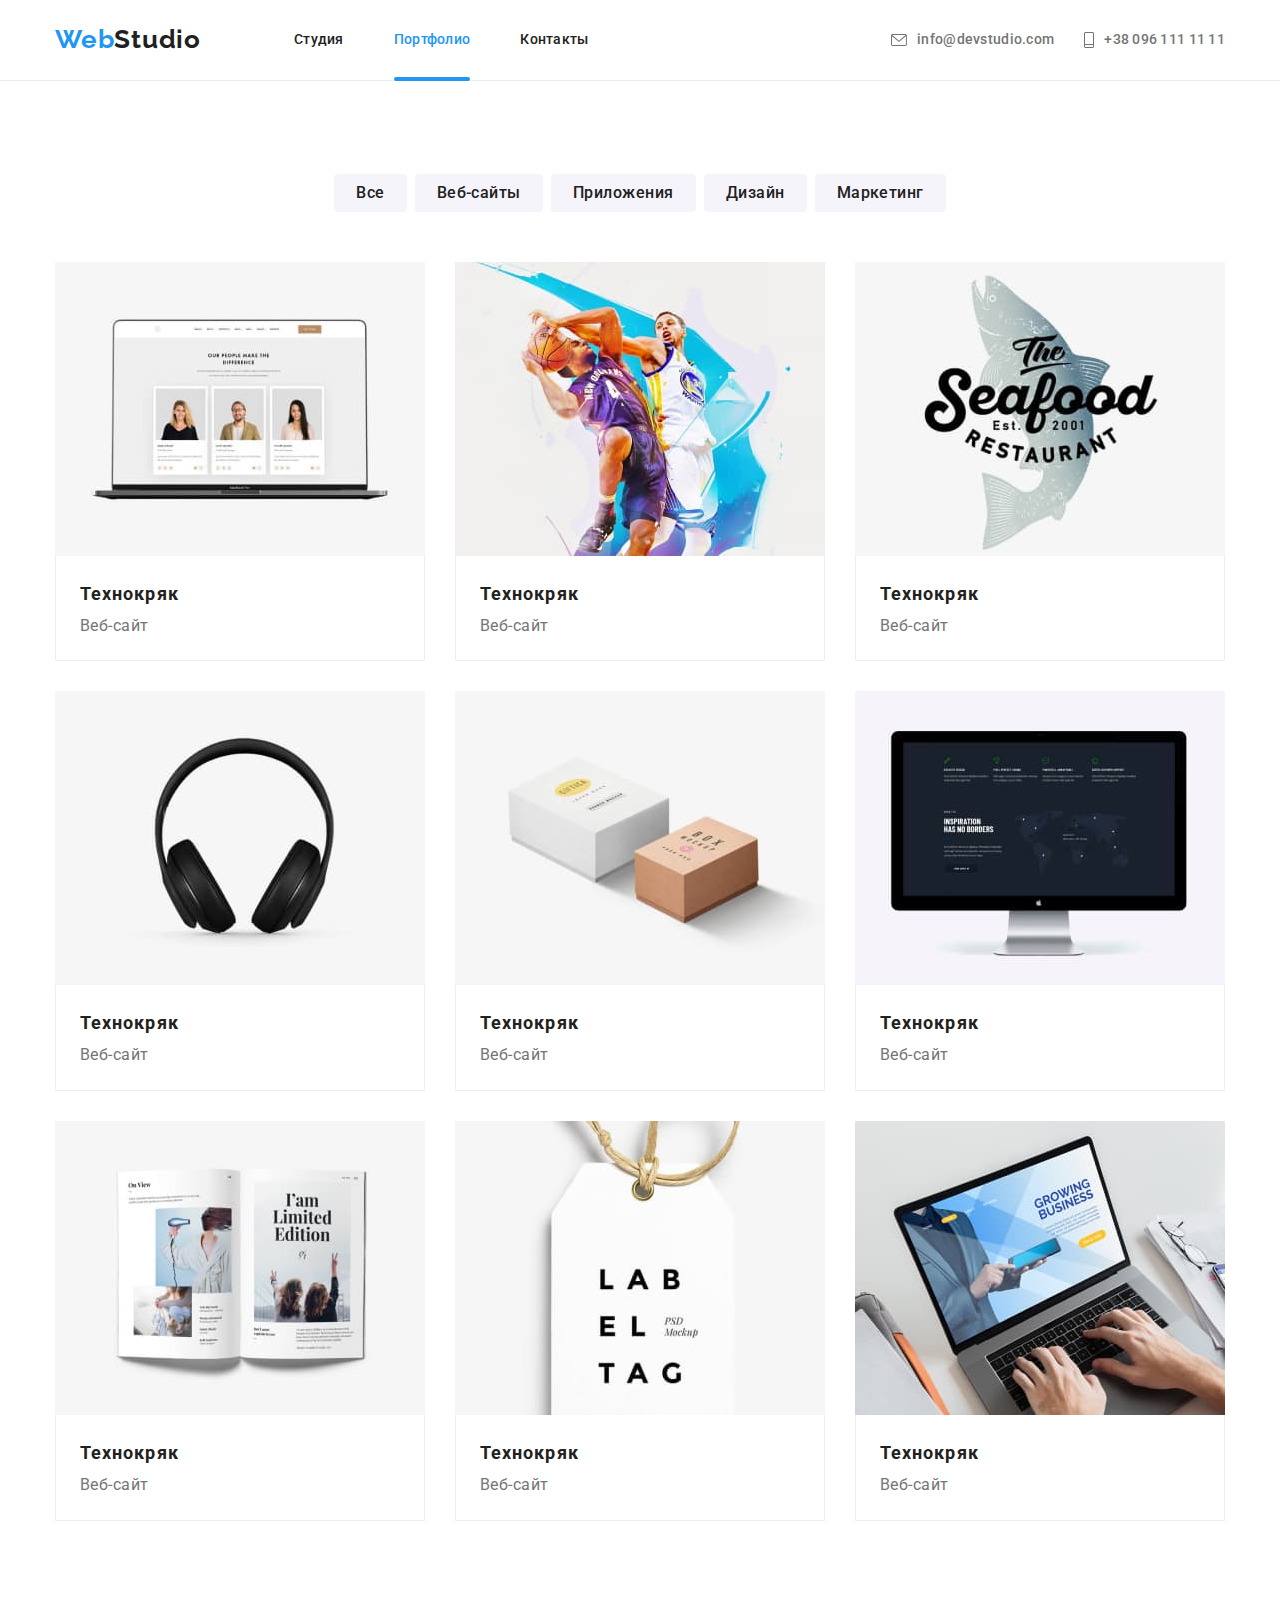
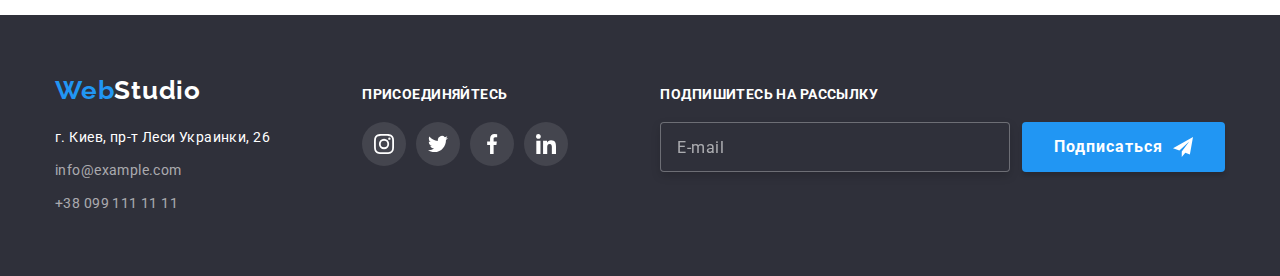
==== commit 09d743fb: "Update portfolio.html" ====
--- a/portfolio.html
+++ b/portfolio.html
@@ -311,7 +311,7 @@
               placeholder="E-mail"
               class="footer__form-input"
             />
-            <button type="button" class="popup-btn footer__form-btn">
+            <button type="button" class="modal-btn footer__form-btn">
               Подписаться<svg
                 width="20"
                 height="20"
--- a/css/main.min.css
+++ b/css/main.min.css
@@ -1,2 +1,2 @@
-*{padding:0;margin:0;border:0}*,*:before,:after{-webkit-box-sizing:border-box;box-sizing:border-box}aside,nav,footer,header,section{display:block}html,body{height:100%;width:100%;font-size:100%;line-height:1;font-size:14px;-ms-text-size-adjust:100%;-moz-text-size-adjust:100%;-webkit-text-size-adjust:100%}input,button,textarea{font-family:inherit}input::-ms-clear{display:none}button{cursor:pointer}button::-moz-focus-inner{padding:0;border:0}a,a:visited{text-decoration:none}a:hover{text-decoration:none}address{font-style:inherit}ul li{list-style:none}img{display:block;width:100%;height:auto}h1,h2,h3,h4,h5,h6{font-size:inherit;font-weight:400}.visually-hidden{position:absolute;width:1px;height:1px;margin:-1px;border:0;padding:0;white-space:nowrap;-webkit-clip-path:inset(100%);clip-path:inset(100%);clip:rect(0 0 0 0);overflow:hidden}body{font-family:var(--primary-font-family);background-color:var(--primary-bc);color:var(--primary-color)}.container{max-width:1200px;padding:0 15px;margin:0 auto}:root{--primary-color: #212121;--primary-bc: #ffffff;--secondary-bc-black: #2f303a;--secondary-bc-gray: #f5f4fa;--secondary-color-white: #ffffff;--secondary-color-gray: #757575;--color-accent: #2196f3;--border-header-color: #ececec;--border-card-set-color: #eeeeee;--header-contact-color: #757575;--link-active-color: #2196f3;--link-no-active-color: #afb1b8;--color-white-transparent: rgba(255, 255, 255, 0.6);--background-transparent: rgba(255, 255, 255, 0.1);--box-transparent: rgba(47, 48, 58, 0.8);--card-set-box-transparent: rgba(33, 150, 243, 0.9);--backdrop-transparent: rgba(0, 0, 0, 0.2);--primary-font-family: "Roboto", sans-serif;--primary-font-family-logo: "Raleway", sans-serif;--fc-active: 250ms cubic-bezier(0.4, 0, 0.2, 1);--fc-gradient-bg: linear-gradient(to right, rgba(47, 48, 58, 0.4), rgba(47, 48, 58, 0.4));--card-set-gap: 30px}.header{outline:1px solid var(--border-header-color)}.header__inner{display:-webkit-box;display:-ms-flexbox;display:flex;-webkit-box-align:center;-ms-flex-align:center;align-items:center}.header__logo{padding:24px 0;color:inherit}.header__nav{margin-left:93px}.header__nav-list{display:-webkit-box;display:-ms-flexbox;display:flex}.header__nav-list :not(:first-child){margin-left:50px}.header__nav-link{display:inline-block;padding:32px 0;font-weight:500;font-size:14px;line-height:1.1;letter-spacing:0.02em;color:inherit;-webkit-transition:color var(--fc-active);transition:color var(--fc-active)}.header__nav-link:hover,.header__nav-link:focus{color:var(--link-active-color)}.header__nav-link--active{position:relative;color:var(--link-active-color)}.header__nav-link--active::after{content:"";position:absolute;right:0;bottom:-1px;width:100%;height:4px;background-color:var(--link-active-color);border-radius:2px}.header__contact{display:-webkit-box;display:-ms-flexbox;display:flex;margin-left:auto}.header__contact :not(:first-child){margin-left:30px}.header__contact-link{display:-webkit-box;display:-ms-flexbox;display:flex;-webkit-box-align:center;-ms-flex-align:center;align-items:center;padding:32px 0;font-weight:500;font-size:14px;line-height:1.1;letter-spacing:0.02em;color:var(--header-contact-color);-webkit-transition:color var(--fc-active);transition:color var(--fc-active)}.header__contact-link:hover,.header__contact-link:focus{color:var(--link-active-color)}.header__contact-icon{margin-right:10px;fill:currentColor}.header__contact-icon:hover,.header__contact-icon:focus{fill:currentColor}.logo{font-family:var(--primary-font-family-logo);font-weight:700;font-size:26px;line-height:1.2;letter-spacing:0.03em}.logo--accent{color:var(--color-accent)}.intro{background-color:var(--secondary-bc-black);background-image:var(--fc-gradient-bg),url(../images/hero-bg.jpg);background-repeat:no-repeat;background-position:center;background-size:cover}.intro__inner{height:600px;padding:200px 0;display:-webkit-box;display:-ms-flexbox;display:flex;-webkit-box-align:center;-ms-flex-align:center;align-items:center;-webkit-box-orient:vertical;-webkit-box-direction:normal;-ms-flex-direction:column;flex-direction:column}.intro__title{margin-bottom:30px;font-weight:900;font-size:44px;line-height:1.3;letter-spacing:0.06em;text-align:center;text-transform:uppercase;color:var(--secondary-color-white)}.soft-skill{padding:94px 0}.soft-skill__list{display:-webkit-box;display:-ms-flexbox;display:flex}.soft-skill__list :not(:first-of-type){margin-left:30px}.soft-skill__list-icon-box{display:-webkit-box;display:-ms-flexbox;display:flex;-webkit-box-pack:center;-ms-flex-pack:center;justify-content:center;padding:25px 100px;margin-bottom:30px;background-color:var(--secondary-bc-gray);border-radius:4px}.soft-skill__list-title{margin-bottom:10px;font-weight:700;font-size:14px;line-height:1.1;letter-spacing:0.03em;text-transform:uppercase}.soft-skill__list-text{font-weight:400;font-size:14px;line-height:1.7;letter-spacing:0.03em;color:var(--secondary-color-gray)}.tech-skill{padding-bottom:94px}.tech-skill__title{margin-bottom:50px;font-weight:700;font-size:36px;line-height:1.2;text-align:center;letter-spacing:0.03em}.tech-skill__list{display:-webkit-box;display:-ms-flexbox;display:flex;-webkit-box-pack:justify;-ms-flex-pack:justify;justify-content:space-between}.tech-skill__list-thumb{position:relative}.tech-skill__box-title{position:absolute;bottom:0;width:100%;padding:27px 0;background-color:var(--box-transparent)}.tech-skill__list-title{font-weight:700;font-size:14px;line-height:1.1;letter-spacing:0.03em;text-align:center;text-transform:uppercase;color:var(--secondary-color-white)}.team{padding-bottom:94px;background:var(--secondary-bc-gray)}.team__title{margin-bottom:50px;font-weight:700;font-size:36px;line-height:1.2;text-align:center;letter-spacing:0.03em}.team__list{display:-webkit-box;display:-ms-flexbox;display:flex;-webkit-box-pack:justify;-ms-flex-pack:justify;justify-content:space-between}.team__list-item{-webkit-box-shadow:0px 1px 3px rgba(0,0,0,0.12),0px 1px 1px rgba(0,0,0,0.14),0px 2px 1px rgba(0,0,0,0.2);box-shadow:0px 1px 3px rgba(0,0,0,0.12),0px 1px 1px rgba(0,0,0,0.14),0px 2px 1px rgba(0,0,0,0.2);border-radius:0px 0px 4px 4px}.team__list-thumb-top{max-width:270px;margin-bottom:30px}.team__list-thumb-bottom{text-align:center;margin-bottom:16px}.team__list-title{margin-bottom:10px;font-weight:500;font-size:16px;line-height:1.2;letter-spacing:0.03em}.team__list-text{font-weight:400;font-size:16px;line-height:1.2;letter-spacing:0.03em;color:var(--secondary-color-gray)}.social-list{padding:0 32px 30px;display:-webkit-box;display:-ms-flexbox;display:flex;-webkit-box-pack:justify;-ms-flex-pack:justify;justify-content:space-between}.social-list__link{display:-webkit-box;display:-ms-flexbox;display:flex;-webkit-box-pack:center;-ms-flex-pack:center;justify-content:center;-webkit-box-align:center;-ms-flex-align:center;align-items:center;width:44px;height:44px;border-radius:50%;background-color:transparent;color:var(--link-no-active-color);-webkit-transition:background-color var(--fc-active),color var(--fc-active);transition:background-color var(--fc-active),color var(--fc-active)}.social-list__link:hover,.social-list__link:focus{background-color:var(--link-active-color);color:var(--secondary-color-white)}.social-list__icon{fill:currentColor}.clients{padding:94px 0}.clients__title{padding-bottom:50px;font-weight:700;font-size:36px;line-height:1.2;text-align:center;letter-spacing:0.03em}.clients__list{display:-webkit-box;display:-ms-flexbox;display:flex;-webkit-box-pack:justify;-ms-flex-pack:justify;justify-content:space-between}.clients__list-link{display:-webkit-box;display:-ms-flexbox;display:flex;-webkit-box-pack:center;-ms-flex-pack:center;justify-content:center;-webkit-box-align:center;-ms-flex-align:center;align-items:center;width:170px;height:90px;border:1px solid var(--link-no-active-color);border-radius:4px;color:var(--link-no-active-color);-webkit-transition:border var(--fc-active),color var(--fc-active);transition:border var(--fc-active),color var(--fc-active)}.clients__list-link:hover,.clients__list-link:focus{border-color:var(--link-active-color);color:var(--link-active-color)}.clients__list-icon{fill:currentColor}.footer{padding:60px 0;background:var(--secondary-bc-black)}.footer__inner{display:-webkit-box;display:-ms-flexbox;display:flex;-webkit-box-pack:justify;-ms-flex-pack:justify;justify-content:space-between;-webkit-box-align:baseline;-ms-flex-align:baseline;align-items:baseline}.footer__logo--white{color:var(--secondary-color-white)}.footer__social-title{display:inline-block;margin-bottom:20px;font-weight:700;font-size:14px;line-height:1.1;letter-spacing:0.03em;text-transform:uppercase;color:var(--secondary-color-white)}.footer__social-list{display:-webkit-box;display:-ms-flexbox;display:flex}.footer__social-list :not(:last-child){margin-right:10px}.footer__social-link{display:-webkit-box;display:-ms-flexbox;display:flex;-webkit-box-pack:center;-ms-flex-pack:center;justify-content:center;-webkit-box-align:center;-ms-flex-align:center;align-items:center;width:44px;height:44px;background-color:var(--background-transparent);-webkit-transition:background-color var(--fc-active);transition:background-color var(--fc-active);border-radius:50%}.footer__social-link:hover,.footer__social-link:focus{background-color:var(--link-active-color)}.footer__social-icon{fill:var(--secondary-color-white)}.footer__form-title{display:inline-block;margin-bottom:20px;font-weight:700;font-size:14px;line-height:1.1;letter-spacing:0.03em;text-transform:uppercase;color:var(--secondary-color-white)}.footer__form{display:-webkit-box;display:-ms-flexbox;display:flex}.footer__form-input{margin-right:12px;padding-left:16px;min-width:350px;font-weight:400;font-size:16px;line-height:1.2;letter-spacing:0.03em;border:1px solid rgba(255,255,255,0.3);-webkit-filter:drop-shadow(0px 4px 4px rgba(0,0,0,0.15));filter:drop-shadow(0px 4px 4px rgba(0,0,0,0.15));border-radius:4px;color:rgba(255,255,255,0.6);background:#2f303a;-webkit-transition:border var(--fc-active);transition:border var(--fc-active)}.footer__form-input:hover,.footer__form-input:focus{outline:none;border:1px solid var(--link-active-color);-webkit-filter:none;filter:none}.footer__form-input::-webkit-input-placeholder{color:inherit}.footer__form-input:-ms-input-placeholder{color:inherit}.footer__form-input::-ms-input-placeholder{color:inherit}.footer__form-input::placeholder{color:inherit}.footer__form-btn{display:-webkit-box;display:-ms-flexbox;display:flex;-webkit-box-align:center;-ms-flex-align:center;align-items:center}.footer__form-btn--icon{margin-left:10px}.footer-contact{display:-webkit-box;display:-ms-flexbox;display:flex;-webkit-box-orient:vertical;-webkit-box-direction:normal;-ms-flex-direction:column;flex-direction:column;margin-top:20px}.footer-contact :first-child{color:var(--secondary-color-white)}.footer-contact :not(:last-child){margin-bottom:9px}.footer-contact__link{font-weight:400;font-size:14px;line-height:1.7;letter-spacing:0.03em;color:var(--color-white-transparent)}.control-menu{padding-top:94px;padding-bottom:50px}.control-menu__inner{display:-webkit-box;display:-ms-flexbox;display:flex;-webkit-box-pack:center;-ms-flex-pack:center;justify-content:center}.control-menu__inner :not(:last-child){margin-right:8px}.control-menu__btn{padding:6px 22px;font-weight:500;font-size:16px;line-height:1.6;letter-spacing:0.03em;border-radius:4px;background-color:var(--secondary-bc-gray);color:var(--primary-color);-webkit-transition:background-color var(--fc-active),color var(--fc-active);transition:background-color var(--fc-active),color var(--fc-active)}.control-menu__btn:hover,.control-menu__btn:focus{background-color:var(--link-active-color);color:var(--secondary-color-white);-webkit-box-shadow:0px 3px 1px rgba(0,0,0,0.1),0px 1px 2px rgba(0,0,0,0.08),0px 2px 2px rgba(0,0,0,0.12);box-shadow:0px 3px 1px rgba(0,0,0,0.1),0px 1px 2px rgba(0,0,0,0.08),0px 2px 2px rgba(0,0,0,0.12);position:relative;-webkit-transition:position var(--fc-active),-webkit-box-shadow var(--fc-active);transition:position var(--fc-active),-webkit-box-shadow var(--fc-active);transition:position var(--fc-active),box-shadow var(--fc-active);transition:position var(--fc-active),box-shadow var(--fc-active),-webkit-box-shadow var(--fc-active)}.control-menu__btn:hover:active,.control-menu__btn:focus:active{position:relative;top:1px;-webkit-box-shadow:none;box-shadow:none}.modal-btn{height:50px;padding:10px 32px;background-color:var(--color-accent);font-weight:700;font-size:16px;line-height:30px;text-align:center;letter-spacing:0.06em;color:var(--secondary-color-white);-webkit-box-shadow:0px 4px 4px rgba(0,0,0,0.15);box-shadow:0px 4px 4px rgba(0,0,0,0.15);border-radius:4px}.modal-btn:active{position:relative;top:1px;-webkit-box-shadow:none;box-shadow:none}.backdrop{position:fixed;left:0;top:0;width:100%;height:100%;background-color:var(--backdrop-transparent);-webkit-transition:all var(--fc-active);transition:all var(--fc-active)}.modal{position:absolute;top:50%;left:50%;-webkit-transform:translate(-50%, -50%) scale(1);transform:translate(-50%, -50%) scale(1);width:528px;min-height:581px;border-radius:4px;-webkit-box-shadow:0px 1px 3px rgba(0,0,0,0.12),0px 1px 1px rgba(0,0,0,0.14),0px 2px 1px rgba(0,0,0,0.2);box-shadow:0px 1px 3px rgba(0,0,0,0.12),0px 1px 1px rgba(0,0,0,0.14),0px 2px 1px rgba(0,0,0,0.2);background-color:var(--primary-bc);-webkit-transition:all var(--fc-active) 250ms;transition:all var(--fc-active) 250ms}.modal__btn-close{position:absolute;top:8px;right:8px;display:-webkit-box;display:-ms-flexbox;display:flex;-webkit-box-align:center;-ms-flex-align:center;align-items:center;-webkit-box-pack:center;-ms-flex-pack:center;justify-content:center;width:30px;height:30px;border-radius:50%;border:1px solid rgba(0,0,0,0.1);background-color:var(--primary-bc)}.modal__btn-close-icon{fill:currentColor}.backdrop--hidden{opacity:0;visibility:hidden;pointer-events:none;-webkit-transition:all var(--fc-active) 250ms;transition:all var(--fc-active) 250ms}.backdrop--hidden .modal{-webkit-transform:translate(-50%, -50%) scale(0);transform:translate(-50%, -50%) scale(0);-webkit-transition:-webkit-transform var(--fc-active) 0ms;transition:-webkit-transform var(--fc-active) 0ms;transition:transform var(--fc-active) 0ms;transition:transform var(--fc-active) 0ms, -webkit-transform var(--fc-active) 0ms}.card-menu{padding-bottom:94px}.card-set{display:-webkit-box;display:-ms-flexbox;display:flex;-ms-flex-wrap:wrap;flex-wrap:wrap;margin-left:calc(-1 * var(--card-set-gap));margin-top:calc(-1 * var(--card-set-gap))}.card-set__item{-ms-flex-preferred-size:calc(100% / 3 - var(--card-set-gap));flex-basis:calc(100% / 3 - var(--card-set-gap));margin-left:var(--card-set-gap);margin-top:var(--card-set-gap)}.card-set__link{display:block;-webkit-box-shadow:none;box-shadow:none;-webkit-transition:-webkit-box-shadow var(--fc-active);transition:-webkit-box-shadow var(--fc-active);transition:box-shadow var(--fc-active);transition:box-shadow var(--fc-active), -webkit-box-shadow var(--fc-active)}.card-set__link:hover,.card-set__link:focus{-webkit-box-shadow:0px 1px 1px rgba(0,0,0,0.12),0px 4px 4px rgba(0,0,0,0.06),1px 4px 6px rgba(0,0,0,0.16);box-shadow:0px 1px 1px rgba(0,0,0,0.12),0px 4px 4px rgba(0,0,0,0.06),1px 4px 6px rgba(0,0,0,0.16)}.card-set__link:hover .card-set__thumb-text{-webkit-transform:translateY(0);transform:translateY(0)}.card-set__link:focus .card-set__thumb-text{-webkit-transform:translateY(0);transform:translateY(0)}.card-set__thumb{position:relative;overflow:hidden}.card-set__thumb-text{position:absolute;bottom:0;-webkit-transform:translateY(100%);transform:translateY(100%);width:100%;height:100%;padding:63px 24px;font-weight:400;font-size:18px;line-height:1.5;letter-spacing:0.03em;background-color:var(--card-set-box-transparent);color:#ffffff;-webkit-transition:-webkit-transform var(--fc-active);transition:-webkit-transform var(--fc-active);transition:transform var(--fc-active);transition:transform var(--fc-active), -webkit-transform var(--fc-active)}.card-set__content{padding:20px 24px;border-width:0 1px 1px;border-style:solid;border-color:var(--border-card-set-color)}.card-set__content-title{font-weight:700;font-size:18px;line-height:2;letter-spacing:0.06em;color:var(--primary-color)}.card-set__content-text{font-weight:normal;font-size:16px;line-height:1.8;letter-spacing:0.03em;color:var(--secondary-color-gray)}
+*{padding:0;margin:0;border:0}*,*:before,:after{-webkit-box-sizing:border-box;box-sizing:border-box}aside,nav,footer,header,section{display:block}html,body{height:100%;width:100%;font-size:100%;line-height:1;font-size:14px;-ms-text-size-adjust:100%;-moz-text-size-adjust:100%;-webkit-text-size-adjust:100%}input,button,textarea{font-family:inherit}input::-ms-clear{display:none}button{cursor:pointer}button::-moz-focus-inner{padding:0;border:0}a,a:visited{text-decoration:none}a:hover{text-decoration:none}address{font-style:inherit}ul li{list-style:none}img{display:block;width:100%;height:auto}h1,h2,h3,h4,h5,h6{font-size:inherit;font-weight:400}.visually-hidden{position:absolute;width:1px;height:1px;margin:-1px;border:0;padding:0;white-space:nowrap;-webkit-clip-path:inset(100%);clip-path:inset(100%);clip:rect(0 0 0 0);overflow:hidden}body{font-family:var(--primary-font-family);background-color:var(--primary-bc);color:var(--primary-color)}.container{max-width:1200px;padding:0 15px;margin:0 auto}:root{--primary-color: #212121;--primary-bc: #ffffff;--secondary-bc-black: #2f303a;--secondary-bc-gray: #f5f4fa;--secondary-color-white: #ffffff;--secondary-color-gray: #757575;--color-accent: #2196f3;--border-header-color: #ececec;--border-card-set-color: #eeeeee;--header-contact-color: #757575;--link-active-color: #2196f3;--link-no-active-color: #afb1b8;--color-white-transparent: rgba(255, 255, 255, 0.6);--background-transparent: rgba(255, 255, 255, 0.1);--box-transparent: rgba(47, 48, 58, 0.8);--card-set-box-transparent: rgba(33, 150, 243, 0.9);--backdrop-transparent: rgba(0, 0, 0, 0.2);--primary-font-family: "Roboto", sans-serif;--primary-font-family-logo: "Raleway", sans-serif;--fc-active: 250ms cubic-bezier(0.4, 0, 0.2, 1);--fc-gradient-bg: linear-gradient(to right, rgba(47, 48, 58, 0.4), rgba(47, 48, 58, 0.4));--card-set-gap: 30px}.header{outline:1px solid var(--border-header-color)}.header__inner{display:-webkit-box;display:-ms-flexbox;display:flex;-webkit-box-align:center;-ms-flex-align:center;align-items:center}.header__logo{padding:24px 0;color:inherit}.header__nav{margin-left:93px}.header__nav-list{display:-webkit-box;display:-ms-flexbox;display:flex}.header__nav-list :not(:first-child){margin-left:50px}.header__nav-link{display:inline-block;padding:32px 0;font-weight:500;font-size:14px;line-height:1.1;letter-spacing:0.02em;color:inherit;-webkit-transition:color var(--fc-active);transition:color var(--fc-active)}.header__nav-link:hover,.header__nav-link:focus{color:var(--link-active-color)}.header__nav-link--active{position:relative;color:var(--link-active-color)}.header__nav-link--active::after{content:"";position:absolute;right:0;bottom:-1px;width:100%;height:4px;background-color:var(--link-active-color);border-radius:2px}.header__contact{display:-webkit-box;display:-ms-flexbox;display:flex;margin-left:auto}.header__contact :not(:first-child){margin-left:30px}.header__contact-link{display:-webkit-box;display:-ms-flexbox;display:flex;-webkit-box-align:center;-ms-flex-align:center;align-items:center;padding:32px 0;font-weight:500;font-size:14px;line-height:1.1;letter-spacing:0.02em;color:var(--header-contact-color);-webkit-transition:color var(--fc-active);transition:color var(--fc-active)}.header__contact-link:hover,.header__contact-link:focus{color:var(--link-active-color)}.header__contact-icon{margin-right:10px;fill:currentColor}.header__contact-icon:hover,.header__contact-icon:focus{fill:currentColor}.logo{font-family:var(--primary-font-family-logo);font-weight:700;font-size:26px;line-height:1.2;letter-spacing:0.03em}.logo--accent{color:var(--color-accent)}.intro{background-color:var(--secondary-bc-black);background-image:var(--fc-gradient-bg),url(../images/hero-bg.jpg);background-repeat:no-repeat;background-position:center;background-size:cover}.intro__inner{height:600px;padding:200px 0;display:-webkit-box;display:-ms-flexbox;display:flex;-webkit-box-align:center;-ms-flex-align:center;align-items:center;-webkit-box-orient:vertical;-webkit-box-direction:normal;-ms-flex-direction:column;flex-direction:column}.intro__title{margin-bottom:30px;font-weight:900;font-size:44px;line-height:1.3;letter-spacing:0.06em;text-align:center;text-transform:uppercase;color:var(--secondary-color-white)}.soft-skill{padding:94px 0}.soft-skill__list{display:-webkit-box;display:-ms-flexbox;display:flex}.soft-skill__list :not(:first-of-type){margin-left:30px}.soft-skill__list-icon-box{display:-webkit-box;display:-ms-flexbox;display:flex;-webkit-box-pack:center;-ms-flex-pack:center;justify-content:center;padding:25px 100px;margin-bottom:30px;background-color:var(--secondary-bc-gray);border-radius:4px}.soft-skill__list-title{margin-bottom:10px;font-weight:700;font-size:14px;line-height:1.1;letter-spacing:0.03em;text-transform:uppercase}.soft-skill__list-text{font-weight:400;font-size:14px;line-height:1.7;letter-spacing:0.03em;color:var(--secondary-color-gray)}.tech-skill{padding-bottom:94px}.tech-skill__title{margin-bottom:50px;font-weight:700;font-size:36px;line-height:1.2;text-align:center;letter-spacing:0.03em}.tech-skill__list{display:-webkit-box;display:-ms-flexbox;display:flex;-webkit-box-pack:justify;-ms-flex-pack:justify;justify-content:space-between}.tech-skill__list-thumb{position:relative}.tech-skill__box-title{position:absolute;bottom:0;width:100%;padding:27px 0;background-color:var(--box-transparent)}.tech-skill__list-title{font-weight:700;font-size:14px;line-height:1.1;letter-spacing:0.03em;text-align:center;text-transform:uppercase;color:var(--secondary-color-white)}.team{padding-bottom:94px;background:var(--secondary-bc-gray)}.team__title{margin-bottom:50px;font-weight:700;font-size:36px;line-height:1.2;text-align:center;letter-spacing:0.03em}.team__list{display:-webkit-box;display:-ms-flexbox;display:flex;-webkit-box-pack:justify;-ms-flex-pack:justify;justify-content:space-between}.team__list-item{-webkit-box-shadow:0px 1px 3px rgba(0,0,0,0.12),0px 1px 1px rgba(0,0,0,0.14),0px 2px 1px rgba(0,0,0,0.2);box-shadow:0px 1px 3px rgba(0,0,0,0.12),0px 1px 1px rgba(0,0,0,0.14),0px 2px 1px rgba(0,0,0,0.2);border-radius:0px 0px 4px 4px}.team__list-thumb-top{max-width:270px;margin-bottom:30px}.team__list-thumb-bottom{text-align:center;margin-bottom:16px}.team__list-title{margin-bottom:10px;font-weight:500;font-size:16px;line-height:1.2;letter-spacing:0.03em}.team__list-text{font-weight:400;font-size:16px;line-height:1.2;letter-spacing:0.03em;color:var(--secondary-color-gray)}.social-list{padding:0 32px 30px;display:-webkit-box;display:-ms-flexbox;display:flex;-webkit-box-pack:justify;-ms-flex-pack:justify;justify-content:space-between}.social-list__link{display:-webkit-box;display:-ms-flexbox;display:flex;-webkit-box-pack:center;-ms-flex-pack:center;justify-content:center;-webkit-box-align:center;-ms-flex-align:center;align-items:center;width:44px;height:44px;border-radius:50%;background-color:transparent;color:var(--link-no-active-color);-webkit-transition:background-color var(--fc-active),color var(--fc-active);transition:background-color var(--fc-active),color var(--fc-active)}.social-list__link:hover,.social-list__link:focus{background-color:var(--link-active-color);color:var(--secondary-color-white)}.social-list__icon{fill:currentColor}.clients{padding:94px 0}.clients__title{padding-bottom:50px;font-weight:700;font-size:36px;line-height:1.2;text-align:center;letter-spacing:0.03em}.clients__list{display:-webkit-box;display:-ms-flexbox;display:flex;-webkit-box-pack:justify;-ms-flex-pack:justify;justify-content:space-between}.clients__list-link{display:-webkit-box;display:-ms-flexbox;display:flex;-webkit-box-pack:center;-ms-flex-pack:center;justify-content:center;-webkit-box-align:center;-ms-flex-align:center;align-items:center;width:170px;height:90px;border:1px solid var(--link-no-active-color);border-radius:4px;color:var(--link-no-active-color);-webkit-transition:border var(--fc-active),color var(--fc-active);transition:border var(--fc-active),color var(--fc-active)}.clients__list-link:hover,.clients__list-link:focus{border-color:var(--link-active-color);color:var(--link-active-color)}.clients__list-icon{fill:currentColor}.footer{padding:60px 0;background:var(--secondary-bc-black)}.footer__inner{display:-webkit-box;display:-ms-flexbox;display:flex;-webkit-box-pack:justify;-ms-flex-pack:justify;justify-content:space-between;-webkit-box-align:baseline;-ms-flex-align:baseline;align-items:baseline}.footer__logo--white{color:var(--secondary-color-white)}.footer__social-title{display:inline-block;margin-bottom:20px;font-weight:700;font-size:14px;line-height:1.1;letter-spacing:0.03em;text-transform:uppercase;color:var(--secondary-color-white)}.footer__social-list{display:-webkit-box;display:-ms-flexbox;display:flex}.footer__social-list :not(:last-child){margin-right:10px}.footer__social-link{display:-webkit-box;display:-ms-flexbox;display:flex;-webkit-box-pack:center;-ms-flex-pack:center;justify-content:center;-webkit-box-align:center;-ms-flex-align:center;align-items:center;width:44px;height:44px;background-color:var(--background-transparent);-webkit-transition:background-color var(--fc-active);transition:background-color var(--fc-active);border-radius:50%}.footer__social-link:hover,.footer__social-link:focus{background-color:var(--link-active-color)}.footer__social-icon{fill:var(--secondary-color-white)}.footer__form-title{display:inline-block;margin-bottom:20px;font-weight:700;font-size:14px;line-height:1.1;letter-spacing:0.03em;text-transform:uppercase;color:var(--secondary-color-white)}.footer__form{display:-webkit-box;display:-ms-flexbox;display:flex}.footer__form-input{margin-right:12px;padding-left:16px;min-width:350px;font-weight:400;font-size:16px;line-height:1.2;letter-spacing:0.03em;border:1px solid rgba(255,255,255,0.3);-webkit-filter:drop-shadow(0px 4px 4px rgba(0,0,0,0.15));filter:drop-shadow(0px 4px 4px rgba(0,0,0,0.15));border-radius:4px;color:rgba(255,255,255,0.6);background:#2f303a;-webkit-transition:border var(--fc-active);transition:border var(--fc-active)}.footer__form-input:hover,.footer__form-input:focus{outline:none;border:1px solid var(--link-active-color);-webkit-filter:none;filter:none}.footer__form-input::-webkit-input-placeholder{color:inherit}.footer__form-input:-ms-input-placeholder{color:inherit}.footer__form-input::-ms-input-placeholder{color:inherit}.footer__form-input::placeholder{color:inherit}.footer__form-btn{display:-webkit-box;display:-ms-flexbox;display:flex;-webkit-box-align:center;-ms-flex-align:center;align-items:center}.footer__form-btn--icon{margin-left:10px}.footer-contact{display:-webkit-box;display:-ms-flexbox;display:flex;-webkit-box-orient:vertical;-webkit-box-direction:normal;-ms-flex-direction:column;flex-direction:column;margin-top:20px}.footer-contact :first-child{color:var(--secondary-color-white)}.footer-contact :not(:last-child){margin-bottom:9px}.footer-contact__link{font-weight:400;font-size:14px;line-height:1.7;letter-spacing:0.03em;color:var(--color-white-transparent)}.control-menu{padding-top:94px;padding-bottom:50px}.control-menu__inner{display:-webkit-box;display:-ms-flexbox;display:flex;-webkit-box-pack:center;-ms-flex-pack:center;justify-content:center}.control-menu__inner :not(:last-child){margin-right:8px}.control-menu__btn{padding:6px 22px;font-weight:500;font-size:16px;line-height:1.6;letter-spacing:0.03em;border-radius:4px;background-color:var(--secondary-bc-gray);color:var(--primary-color);-webkit-transition:background-color var(--fc-active),color var(--fc-active);transition:background-color var(--fc-active),color var(--fc-active)}.control-menu__btn:hover,.control-menu__btn:focus{background-color:var(--link-active-color);color:var(--secondary-color-white);-webkit-box-shadow:0px 3px 1px rgba(0,0,0,0.1),0px 1px 2px rgba(0,0,0,0.08),0px 2px 2px rgba(0,0,0,0.12);box-shadow:0px 3px 1px rgba(0,0,0,0.1),0px 1px 2px rgba(0,0,0,0.08),0px 2px 2px rgba(0,0,0,0.12);position:relative;-webkit-transition:position var(--fc-active),-webkit-box-shadow var(--fc-active);transition:position var(--fc-active),-webkit-box-shadow var(--fc-active);transition:position var(--fc-active),box-shadow var(--fc-active);transition:position var(--fc-active),box-shadow var(--fc-active),-webkit-box-shadow var(--fc-active)}.control-menu__btn:hover:active,.control-menu__btn:focus:active{position:relative;top:1px;-webkit-box-shadow:none;box-shadow:none}.modal-btn{height:50px;padding:10px 32px;background-color:var(--color-accent);font-weight:700;font-size:16px;line-height:30px;text-align:center;letter-spacing:0.06em;color:var(--secondary-color-white);-webkit-box-shadow:0px 4px 4px rgba(0,0,0,0.15);box-shadow:0px 4px 4px rgba(0,0,0,0.15);border-radius:4px}.modal-btn:active{position:relative;top:1px;-webkit-box-shadow:none;box-shadow:none}.backdrop{position:fixed;left:0;top:0;width:100%;height:100%;background-color:var(--backdrop-transparent);-webkit-transition:all var(--fc-active);transition:all var(--fc-active)}.modal{position:absolute;top:50%;left:50%;-webkit-transform:translate(-50%, -50%) scale(1);transform:translate(-50%, -50%) scale(1);width:528px;min-height:581px;border-radius:4px;-webkit-box-shadow:0px 1px 3px rgba(0,0,0,0.12),0px 1px 1px rgba(0,0,0,0.14),0px 2px 1px rgba(0,0,0,0.2);box-shadow:0px 1px 3px rgba(0,0,0,0.12),0px 1px 1px rgba(0,0,0,0.14),0px 2px 1px rgba(0,0,0,0.2);background-color:var(--primary-bc);-webkit-transition:all var(--fc-active) 250ms;transition:all var(--fc-active) 250ms}.modal__btn-close{position:absolute;top:8px;right:8px;display:-webkit-box;display:-ms-flexbox;display:flex;-webkit-box-align:center;-ms-flex-align:center;align-items:center;-webkit-box-pack:center;-ms-flex-pack:center;justify-content:center;width:30px;height:30px;border-radius:50%;border:1px solid rgba(0,0,0,0.1);background-color:var(--primary-bc);-webkit-transition:all var(--fc-active);transition:all var(--fc-active)}.modal__btn-close:hover{color:var(--link-active-color)}.modal__btn-close:focus{outline:none;color:var(--link-active-color)}.modal__btn-close-icon{fill:currentColor}.backdrop--hidden{opacity:0;visibility:hidden;pointer-events:none;-webkit-transition:all var(--fc-active) 250ms;transition:all var(--fc-active) 250ms}.backdrop--hidden .modal{-webkit-transform:translate(-50%, -50%) scale(0);transform:translate(-50%, -50%) scale(0);-webkit-transition:-webkit-transform var(--fc-active) 0ms;transition:-webkit-transform var(--fc-active) 0ms;transition:transform var(--fc-active) 0ms;transition:transform var(--fc-active) 0ms, -webkit-transform var(--fc-active) 0ms}.card-menu{padding-bottom:94px}.card-set{display:-webkit-box;display:-ms-flexbox;display:flex;-ms-flex-wrap:wrap;flex-wrap:wrap;margin-left:calc(-1 * var(--card-set-gap));margin-top:calc(-1 * var(--card-set-gap))}.card-set__item{-ms-flex-preferred-size:calc(100% / 3 - var(--card-set-gap));flex-basis:calc(100% / 3 - var(--card-set-gap));margin-left:var(--card-set-gap);margin-top:var(--card-set-gap)}.card-set__link{display:block;-webkit-box-shadow:none;box-shadow:none;-webkit-transition:-webkit-box-shadow var(--fc-active);transition:-webkit-box-shadow var(--fc-active);transition:box-shadow var(--fc-active);transition:box-shadow var(--fc-active), -webkit-box-shadow var(--fc-active)}.card-set__link:hover,.card-set__link:focus{-webkit-box-shadow:0px 1px 1px rgba(0,0,0,0.12),0px 4px 4px rgba(0,0,0,0.06),1px 4px 6px rgba(0,0,0,0.16);box-shadow:0px 1px 1px rgba(0,0,0,0.12),0px 4px 4px rgba(0,0,0,0.06),1px 4px 6px rgba(0,0,0,0.16)}.card-set__link:hover .card-set__thumb-text{-webkit-transform:translateY(0);transform:translateY(0)}.card-set__link:focus .card-set__thumb-text{-webkit-transform:translateY(0);transform:translateY(0)}.card-set__thumb{position:relative;overflow:hidden}.card-set__thumb-text{position:absolute;bottom:0;-webkit-transform:translateY(100%);transform:translateY(100%);width:100%;height:100%;padding:63px 24px;font-weight:400;font-size:18px;line-height:1.5;letter-spacing:0.03em;background-color:var(--card-set-box-transparent);color:#ffffff;-webkit-transition:-webkit-transform var(--fc-active);transition:-webkit-transform var(--fc-active);transition:transform var(--fc-active);transition:transform var(--fc-active), -webkit-transform var(--fc-active)}.card-set__content{padding:20px 24px;border-width:0 1px 1px;border-style:solid;border-color:var(--border-card-set-color)}.card-set__content-title{font-weight:700;font-size:18px;line-height:2;letter-spacing:0.06em;color:var(--primary-color)}.card-set__content-text{font-weight:normal;font-size:16px;line-height:1.8;letter-spacing:0.03em;color:var(--secondary-color-gray)}.modal{padding:40px}.modal-form{display:-webkit-box;display:-ms-flexbox;display:flex;-webkit-box-orient:vertical;-webkit-box-direction:normal;-ms-flex-direction:column;flex-direction:column}.modal-form :nth-of-type(4){margin-bottom:20px}.modal-form__heading{margin-bottom:12px;font-weight:700;font-size:20px;line-height:1.1;text-align:center;letter-spacing:0.03em}.modal-form__field{display:-webkit-box;display:-ms-flexbox;display:flex;-webkit-box-orient:vertical;-webkit-box-direction:normal;-ms-flex-direction:column;flex-direction:column;margin-bottom:10px;font-weight:400;font-size:12px;line-height:1.1;letter-spacing:0.01em;color:var(--secondary-color-gray)}.modal-form__field-inner{position:relative}.modal-form__iput{width:100%;height:40px;margin-top:4px;padding-left:42px;border:1px solid rgba(33,33,33,0.2);border-radius:4px;-webkit-transition:all var(--fc-active);transition:all var(--fc-active)}.modal-form__iput:hover{border-color:var(--link-active-color)}.modal-form__iput:hover+.modal-form__field-icon{fill:var(--link-active-color)}.modal-form__iput:focus{outline:none;border-color:var(--link-active-color)}.modal-form__iput:focus+.modal-form__field-icon{fill:var(--link-active-color)}.modal-form__field-icon{position:absolute;top:50%;left:12px;-webkit-transform:translateY(-50%);transform:translateY(-50%)}.modal-form__message{width:100%;height:120px;margin-top:4px;padding:12px 16px;border:1px solid rgba(33,33,33,0.2);border-radius:4px;resize:none;-webkit-transition:all var(--fc-active);transition:all var(--fc-active)}.modal-form__message::-webkit-input-placeholder{font-weight:400;font-size:14px;line-height:1.1;letter-spacing:0.01em;color:rgba(117,117,117,0.5)}.modal-form__message:-ms-input-placeholder{font-weight:400;font-size:14px;line-height:1.1;letter-spacing:0.01em;color:rgba(117,117,117,0.5)}.modal-form__message::-ms-input-placeholder{font-weight:400;font-size:14px;line-height:1.1;letter-spacing:0.01em;color:rgba(117,117,117,0.5)}.modal-form__message::placeholder{font-weight:400;font-size:14px;line-height:1.1;letter-spacing:0.01em;color:rgba(117,117,117,0.5)}.modal-form__message:hover{border-color:var(--link-active-color)}.modal-form__message:focus{outline:none;border-color:var(--link-active-color)}.modal-form__policy:checked+.modal-form__policy-text::before{border-color:var(--link-active-color);background-color:var(--link-active-color);background-image:url(../images/icon_check.svg);background-size:contain;background-origin:border-box}.modal-form__policy-text{display:-webkit-box;display:-ms-flexbox;display:flex;-webkit-box-align:center;-ms-flex-align:center;align-items:center;margin-left:auto;margin-right:auto;margin-bottom:30px;font-weight:400;font-size:14px;line-height:1.7;letter-spacing:0.03em;color:var(--secondary-color-gray)}.modal-form__policy-text::before{margin-right:8px;width:16px;height:16px;border:2px solid var(--primary-color);border-radius:2px;content:""}.modal-form__policy-link{position:relative;display:inline-block;margin-left:4px;color:var(--link-active-color)}.modal-form__policy-link::after{position:absolute;bottom:3px;right:0;border-bottom:1px solid var(--link-active-color);width:100%;content:""}.modal-form__btn{margin:0 auto;width:200px}
 /*# sourceMappingURL=main.min.css.map */